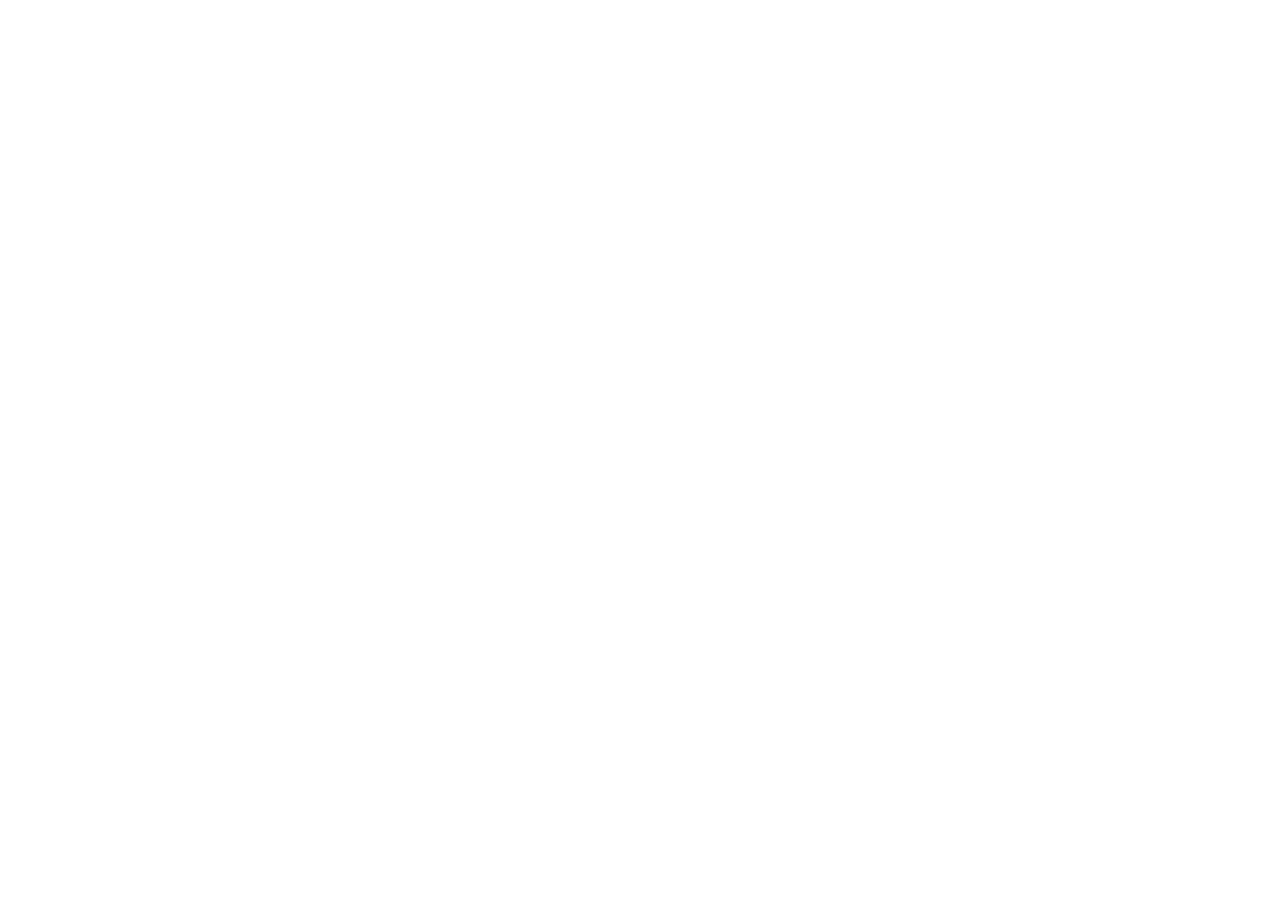
==== index.html @ d4a8daf6 "刷新" ====
<!DOCTYPE HTML PUBLIC "-//W3C//DTD HTML 4.01//EN" "http://www.w3.org/TR/html4/strict.dtd">
<html lang="en">
<head>
	<meta http-equiv="Content-Type" content="text/html;charset=UTF-8" />
	<title>职位列表页</title>
</head>
<body>
<!--banner-->
<div class="banner">
	
</div>
</body>
</html>
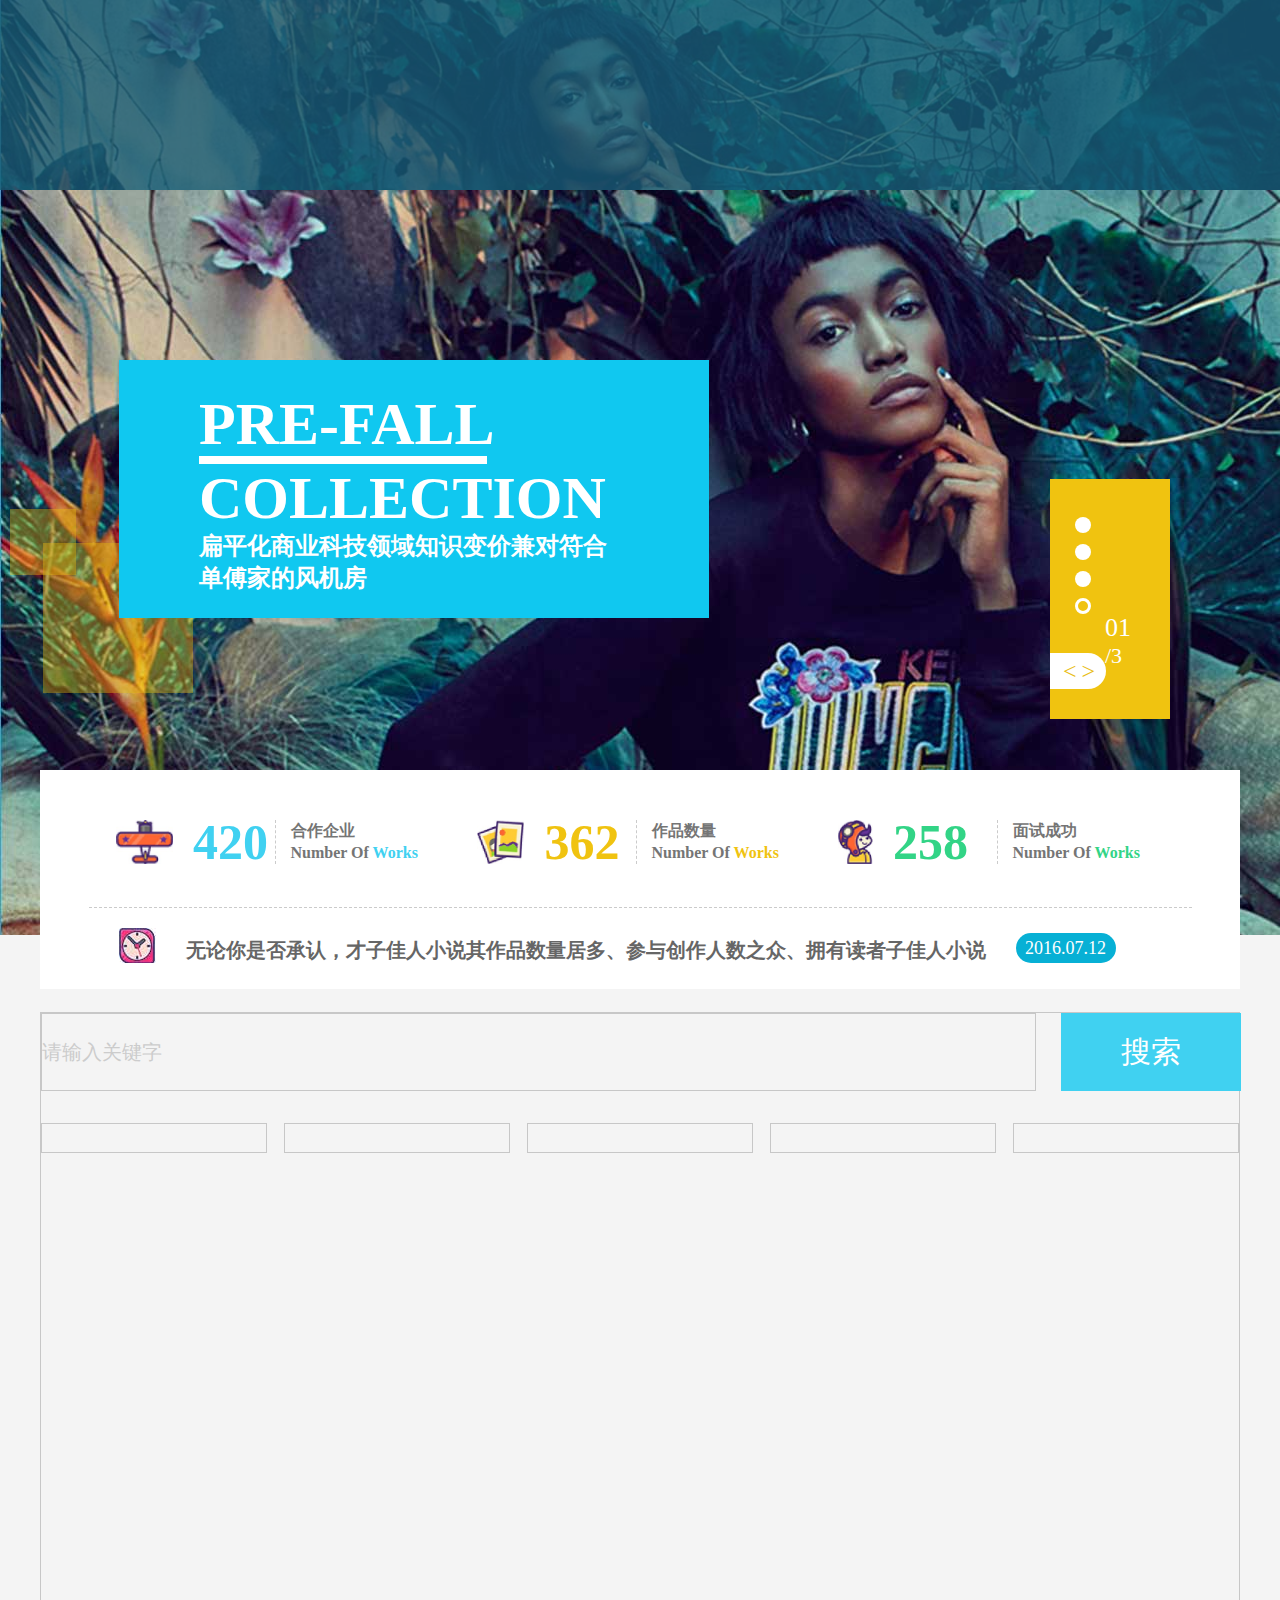
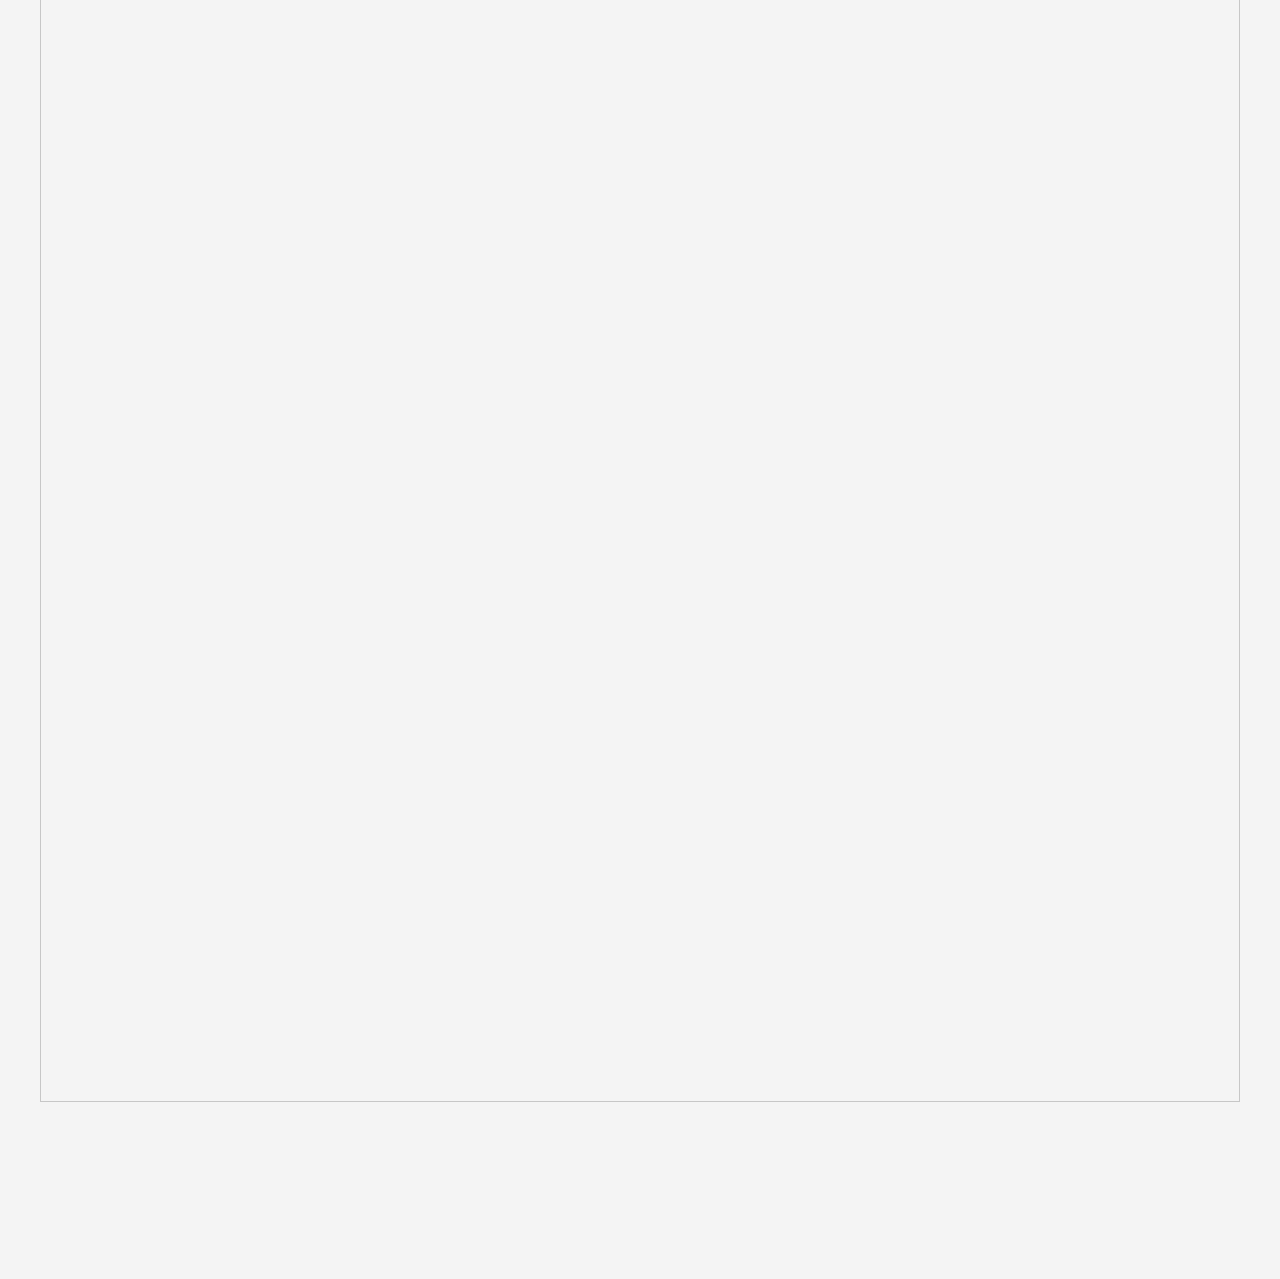
==== commit 11937274: "个人的html" ====
--- a/index.html
+++ b/index.html
@@ -3,11 +3,96 @@
 <head>
 	<meta http-equiv="Content-Type" content="text/html;charset=UTF-8" />
 	<title>职位列表页</title>
+	<link rel="stylesheet" href="css/index.css" />
 </head>
 <body>
 <!--banner-->
 <div class="banner">
-	
+	<div class='zhao'>
+		<div class='green-box'></div>
+		<div class='banner-content'></div>
+		<div class='big-fang'></div>
+		<div class='small-fang'></div>
+		<div class='select-box'>
+			<ul class='select-list'>
+				<li class="listname"></li>
+				<li class="listname"></li>
+				<li class="listname"></li>
+				<li class="listname"></li>
+			</ul>
+			<div class='xuhao'>
+				<span class='zeroone'>01</span>
+				<span class='three'>/3</span>
+			</div>
+			<div class="fangxiang">
+				<span class='left'>></span>
+				<span class='right'><</span>
+			</div>
+		</div>
+		<div class='blue-box'>
+			<div class='words-box'>
+				<div class='collection'>PRE-FALL</div>
+				<div class='line'></div>
+				<div class='collection'>COLLECTION</div>
+				<h6 class='text'>扁平化商业科技领域知识变价兼对符合<br>单傅家的风机房</h6>
+			</div>
+		</div>
+		<div class='data'>
+			<div class='data-top'>
+				<div class='data-topleft'>
+					<div class='topleft-left'>
+						<img src="img/home/plane.jpg" alt="" class='plane' />
+						<h1 class='number'>420</h1>
+					</div>
+					<div class="topleft-right">
+						<h2>合作企业</h2>
+						<h4>Number Of <span class='blue'>Works</span></h4>
+					</div>
+				</div>
+				<div class='data-topleft'>
+					<div class='topleft-left'>
+						<img src="img/home/picture.jpg" alt="" class='plane' />
+						<h1 class='number origial'>362</h1>
+					</div>
+					<div class="topleft-right">
+						<h2>作品数量</h2>
+						<h4>Number Of <span class='origial'>Works</span></h4>
+					</div>
+				</div>
+				<div class='data-topleft'>
+					<div class='topleft-left'>
+						<img src="img/home/ren.jpg" alt="" class='plane' />
+						<h1 class='number green'>258</h1>
+					</div>
+					<div class="topleft-right">
+						<h2>面试成功</h2>
+						<h4>Number Of <span class='green'>Works</span></h4>
+					</div>
+				</div>
+			</div>
+			<div class='data-bottom'>
+				<img src="img/home/clock_16.jpg" alt="" / class='plane'>
+				<h4>无论你是否承认，才子佳人小说其作品数量居多、参与创作人数之众、拥有读者子佳人小说</h4>
+				<div class='date'>2016.07.12</div>
+			</div>
+		</div>
+	</div>
+</div>
+<!--content-->
+<div class='content'>
+	<div class='content-box'>
+		<div class='search-box'>
+			<input class='search' value="请输入关键字">
+			<div class='search-word'>搜索</div>
+		</div>
+		<div class='address'>
+			<div class='area'></div>
+			<div class='area'></div>
+			<div class='area'></div>
+			<div class='area'></div>
+			<div class='area'></div>
+		</div>
+	</div>
 </div>
 </body>
 </html>--- a/css/index.css
+++ b/css/index.css
@@ -0,0 +1,393 @@
+@charset "UTF-8";
+* {
+  margin: 0;
+  padding: 0;
+  list-style: none;
+  box-sizing: border-box;
+  position: relative;
+  font-family: "microsoft yahei";
+}
+
+a {
+  text-decoration: none;
+}
+
+img {
+  border: 0;
+}
+
+/*内宽$inner-width*/
+/*文章颜色$articleColor*/
+/*标题的颜色$titleColor*/
+/*图片路径$imgpath:"../img";*/
+/*盒子模型*/
+/*正方体盒子模型*/
+/*检测使用*/
+/*垂直居中vertical*/
+/*水平居中level*/
+/*全居中center*/
+.banner {
+  width: 100%;
+  height: 835px;
+  background: url("../img/home/banner1_02.jpg") no-repeat;
+  background-size: 100%;
+}
+
+.banner .zhao {
+  width: 100%;
+  height: 835px;
+  background: rgba(22, 92, 118, 0.8);
+}
+
+.banner .zhao .green-box {
+  position: absolute;
+  right: 165px;
+  bottom: 51px;
+  z-index: 1;
+  width: 420px;
+  height: 480px;
+  background: rgba(29, 212, 115, 0.4);
+}
+
+.banner .zhao .banner-content {
+  width: 1438px;
+  height: 745px;
+  background: url("../img/home/banner1_02.jpg") no-repeat;
+  overflow: hidden;
+  position: absolute;
+  left: 0;
+  right: 0;
+  margin: auto;
+  z-index: 2;
+  top: 190px;
+}
+
+.banner .zhao .big-fang {
+  width: 150px;
+  height: 150px;
+  position: absolute;
+  left: 43px;
+  bottom: 142px;
+  background: rgba(232, 188, 15, 0.4);
+  z-index: 3;
+}
+
+.banner .zhao .small-fang {
+  width: 66px;
+  height: 66px;
+  position: absolute;
+  left: 10px;
+  bottom: 260px;
+  background: rgba(232, 188, 15, 0.4);
+  z-index: 3;
+}
+
+.banner .zhao .select-box {
+  width: 120px;
+  height: 240px;
+  position: absolute;
+  right: 110px;
+  bottom: 116px;
+  background: #f0c310;
+  z-index: 3;
+  overflow: hidden;
+}
+
+.banner .zhao .select-box .select-list {
+  width: 16px;
+  height: 96px;
+  margin: 0 auto;
+  margin-top: 38px;
+  margin-left: 25px;
+}
+
+.banner .zhao .select-box .select-list .listname {
+  width: 16px;
+  height: 16px;
+  border-radius: 50%;
+  background: #fff;
+  margin-bottom: 11px;
+}
+
+.banner .zhao .select-box .select-list .listname:nth-of-type(4) {
+  margin-bottom: 0;
+  border: 3px solid #fff;
+  background: #f0c310;
+}
+
+.banner .zhao .select-box .xuhao {
+  width: 47px;
+  height: 20px;
+  float: right;
+  margin-right: 18px;
+  margin-bottom: 104px;
+}
+
+.banner .zhao .select-box .xuhao .zeroone {
+  font-size: 26px;
+  color: #fff;
+}
+
+.banner .zhao .select-box .xuhao .three {
+  font-size: 22px;
+  color: #fff;
+}
+
+.banner .zhao .select-box .fangxiang {
+  width: 86px;
+  height: 36px;
+  background: #fff;
+  line-height: 36px;
+  border-radius: 20px;
+  margin-left: -30px;
+  margin-top: 40px;
+}
+
+.banner .zhao .select-box .fangxiang .left {
+  color: #e8bc0f;
+  font-size: 24px;
+  float: right;
+  margin-right: 10px;
+}
+
+.banner .zhao .select-box .fangxiang .right {
+  color: #e8bc0f;
+  font-size: 24px;
+  float: right;
+  margin-right: 5px;
+}
+
+.banner .zhao .blue-box {
+  width: 590px;
+  height: 258px;
+  background: #10c8f0;
+  position: absolute;
+  left: 119px;
+  bottom: 217px;
+  z-index: 3;
+}
+
+.banner .zhao .blue-box .words-box {
+  margin-top: 30px;
+}
+
+.banner .zhao .blue-box .words-box .collection {
+  width: 100%;
+  height: 44px;
+  margin-left: 80px;
+  color: #fff;
+  font-size: 60px;
+  font-weight: bold;
+}
+
+.banner .zhao .blue-box .words-box .line {
+  width: 288px;
+  height: 8px;
+  background: #fff;
+  margin-top: 22px;
+  margin-left: 80px;
+}
+
+.banner .zhao .blue-box .words-box .text {
+  margin-left: 80px;
+  color: #fff;
+  font-size: 24px;
+  font-family: "微软雅黑";
+  margin-top: 22px;
+}
+
+.banner .zhao .data {
+  width: 1200px;
+  height: 219px;
+  position: absolute;
+  left: 0;
+  right: 0;
+  margin: auto;
+  z-index: 4;
+  top: 770px;
+  background: #fff;
+}
+
+.banner .zhao .data .data-top {
+  width: 1103px;
+  height: 138px;
+  margin: 0 auto;
+  border-bottom: 1px dashed #cbcbcb;
+}
+
+.banner .zhao .data .data-top .data-topleft {
+  width: 334px;
+  height: 44px;
+  float: left;
+  line-height: 44px;
+  margin-top: 50px;
+  margin-left: 27px;
+}
+
+.banner .zhao .data .data-top .data-topleft .topleft-left {
+  width: 160px;
+  height: 100%;
+  float: left;
+  border-right: 1px dashed #cbcbcb;
+}
+
+.banner .zhao .data .data-top .data-topleft .topleft-left .plane {
+  float: left;
+  height: 44px;
+}
+
+.banner .zhao .data .data-top .data-topleft .topleft-left .number {
+  float: left;
+  font-size: 50px;
+  color: #40d1f1;
+  margin-left: 20px;
+}
+
+.banner .zhao .data .data-top .data-topleft .topleft-left .origial {
+  color: #f0c310;
+}
+
+.banner .zhao .data .data-top .data-topleft .topleft-left .green {
+  color: #32d486;
+}
+
+.banner .zhao .data .data-top .data-topleft .topleft-left .blue {
+  color: #40d1f1;
+}
+
+.banner .zhao .data .data-top .data-topleft .topleft-right {
+  width: 160px;
+  height: 100%;
+  float: left;
+}
+
+.banner .zhao .data .data-top .data-topleft .topleft-right h2 {
+  color: #757575;
+  font-size: 16px;
+  width: 100%;
+  height: 22px;
+  line-height: 22px;
+  margin-left: 15px;
+}
+
+.banner .zhao .data .data-top .data-topleft .topleft-right h4 {
+  color: #757575;
+  font-size: 16px;
+  width: 100%;
+  height: 22px;
+  line-height: 22px;
+  margin-left: 15px;
+}
+
+.banner .zhao .data .data-top .data-topleft .topleft-right h4 .origial {
+  color: #f0c310;
+}
+
+.banner .zhao .data .data-top .data-topleft .topleft-right h4 .green {
+  color: #32d486;
+}
+
+.banner .zhao .data .data-top .data-topleft .topleft-right h4 .blue {
+  color: #40d1f1;
+}
+
+.banner .zhao .data .data-top .data-topleft .data-topleft:nth-of-type(1) {
+  margin-left: 0;
+}
+
+.banner .zhao .data .data-bottom {
+  width: 1103px;
+  height: 44px;
+  margin: 0 auto;
+  line-height: 44px;
+  margin-top: 20px;
+}
+
+.banner .zhao .data .data-bottom img {
+  float: left;
+  margin-left: 30px;
+}
+
+.banner .zhao .data .data-bottom h4 {
+  float: left;
+  color: #666;
+  font-size: 20px;
+  margin-left: 30px;
+}
+
+.banner .zhao .data .data-bottom .date {
+  width: 100px;
+  height: 30px;
+  background: #07b0d5;
+  border-radius: 20px;
+  float: left;
+  margin-left: 30px;
+  color: #fff;
+  font-size: 18px;
+  line-height: 30px;
+  margin-top: 5px;
+  text-align: center;
+}
+
+.content {
+  width: 100%;
+  height: 2044px;
+  background: #f4f4f4;
+}
+
+.content .content-box {
+  width: 1200px;
+  height: 1690px;
+  position: absolute;
+  top: 0;
+  bottom: 0;
+  left: 0;
+  right: 0;
+  margin: auto;
+  border: 1px solid #c7c7c7;
+}
+
+.search-box {
+  width: 1200px;
+  height: 80px;
+}
+
+.search-box .search {
+  width: 995px;
+  height: 78px;
+  border: 1px solid #c7c7c7;
+  float: left;
+  background: #f4f4f4;
+  color: #cccccc;
+  font-size: 20px;
+}
+
+.search-box .search-word {
+  width: 180px;
+  height: 78px;
+  background: #40d1f1;
+  color: #fff;
+  line-height: 78px;
+  text-align: center;
+  font-size: 30px;
+  float: left;
+  margin-left: 25px;
+}
+
+.address {
+  width: 1200px;
+  height: 32px;
+  margin-top: 30px;
+}
+
+.address .area {
+  width: 226px;
+  height: 30px;
+  border: 1px solid #c7c7c7;
+  float: left;
+  margin-left: 17px;
+}
+
+.address .area:nth-of-type(1) {
+  margin-left: 0;
+}
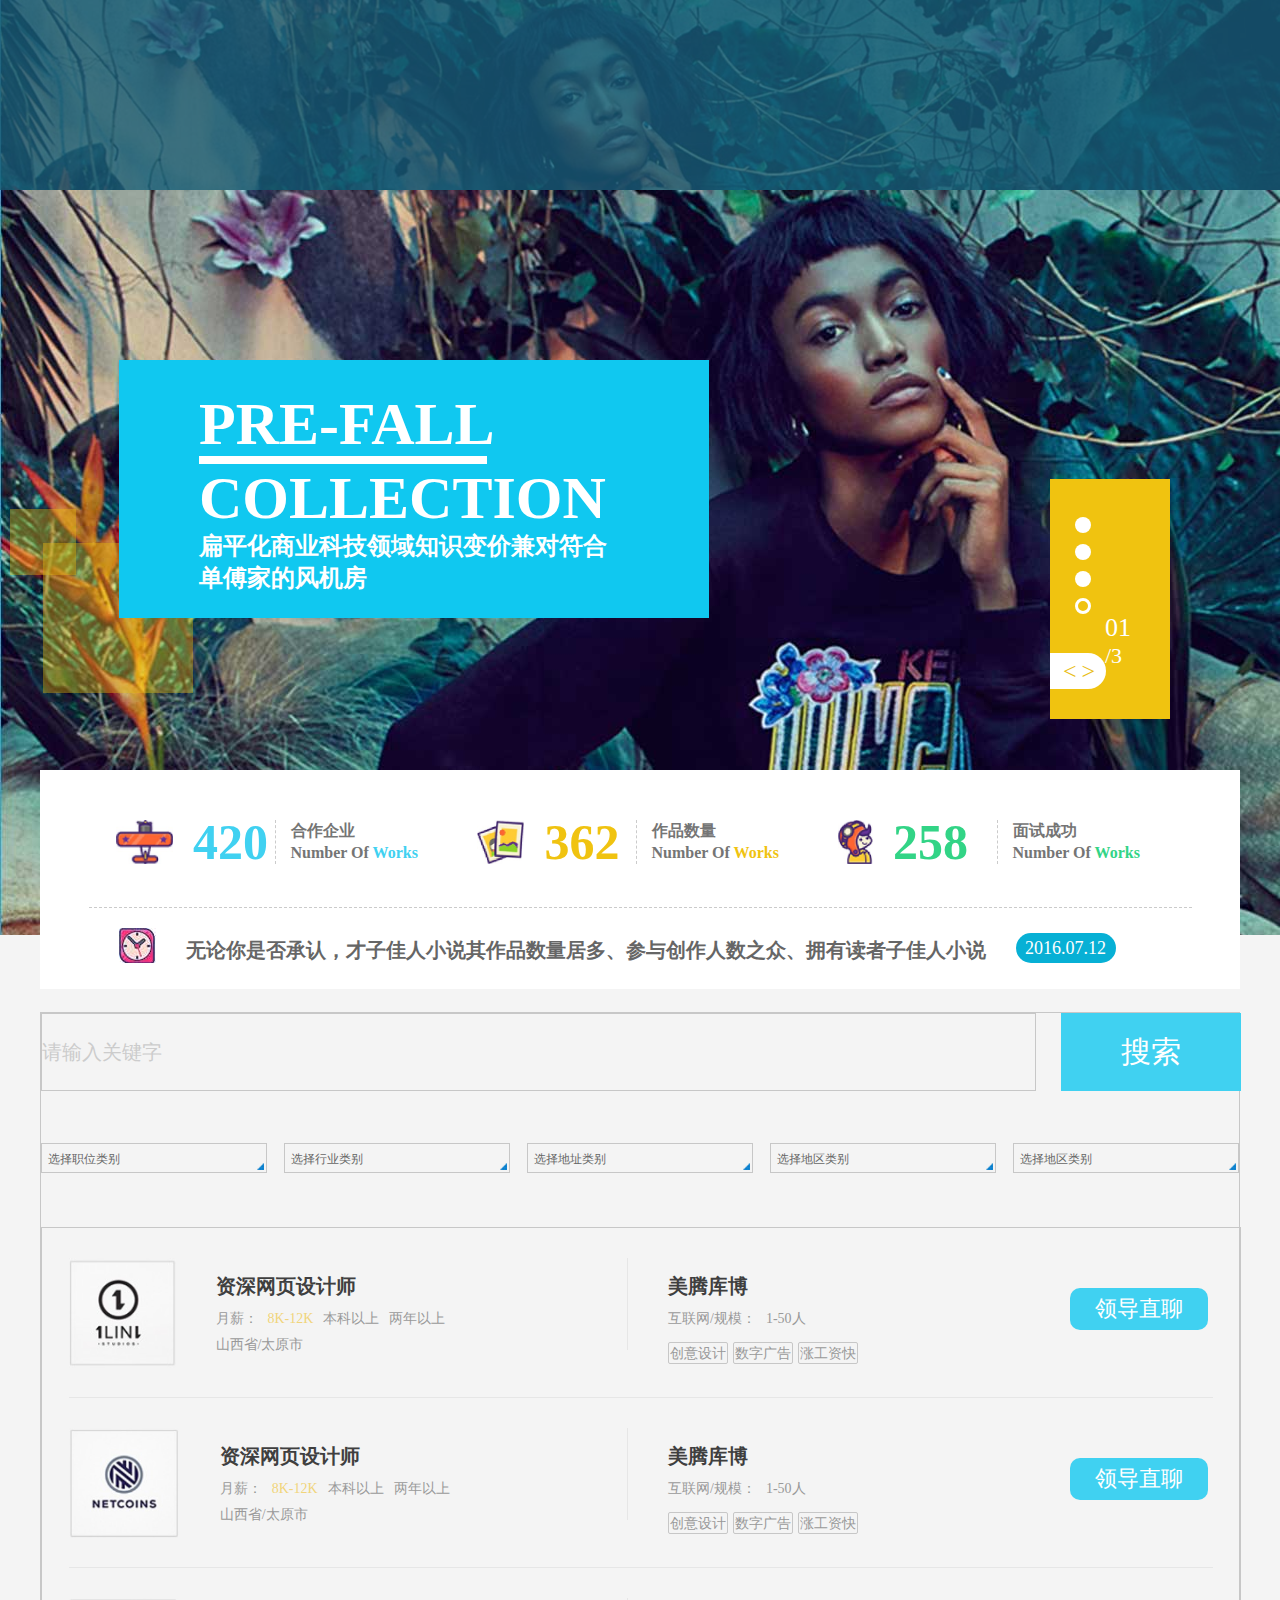
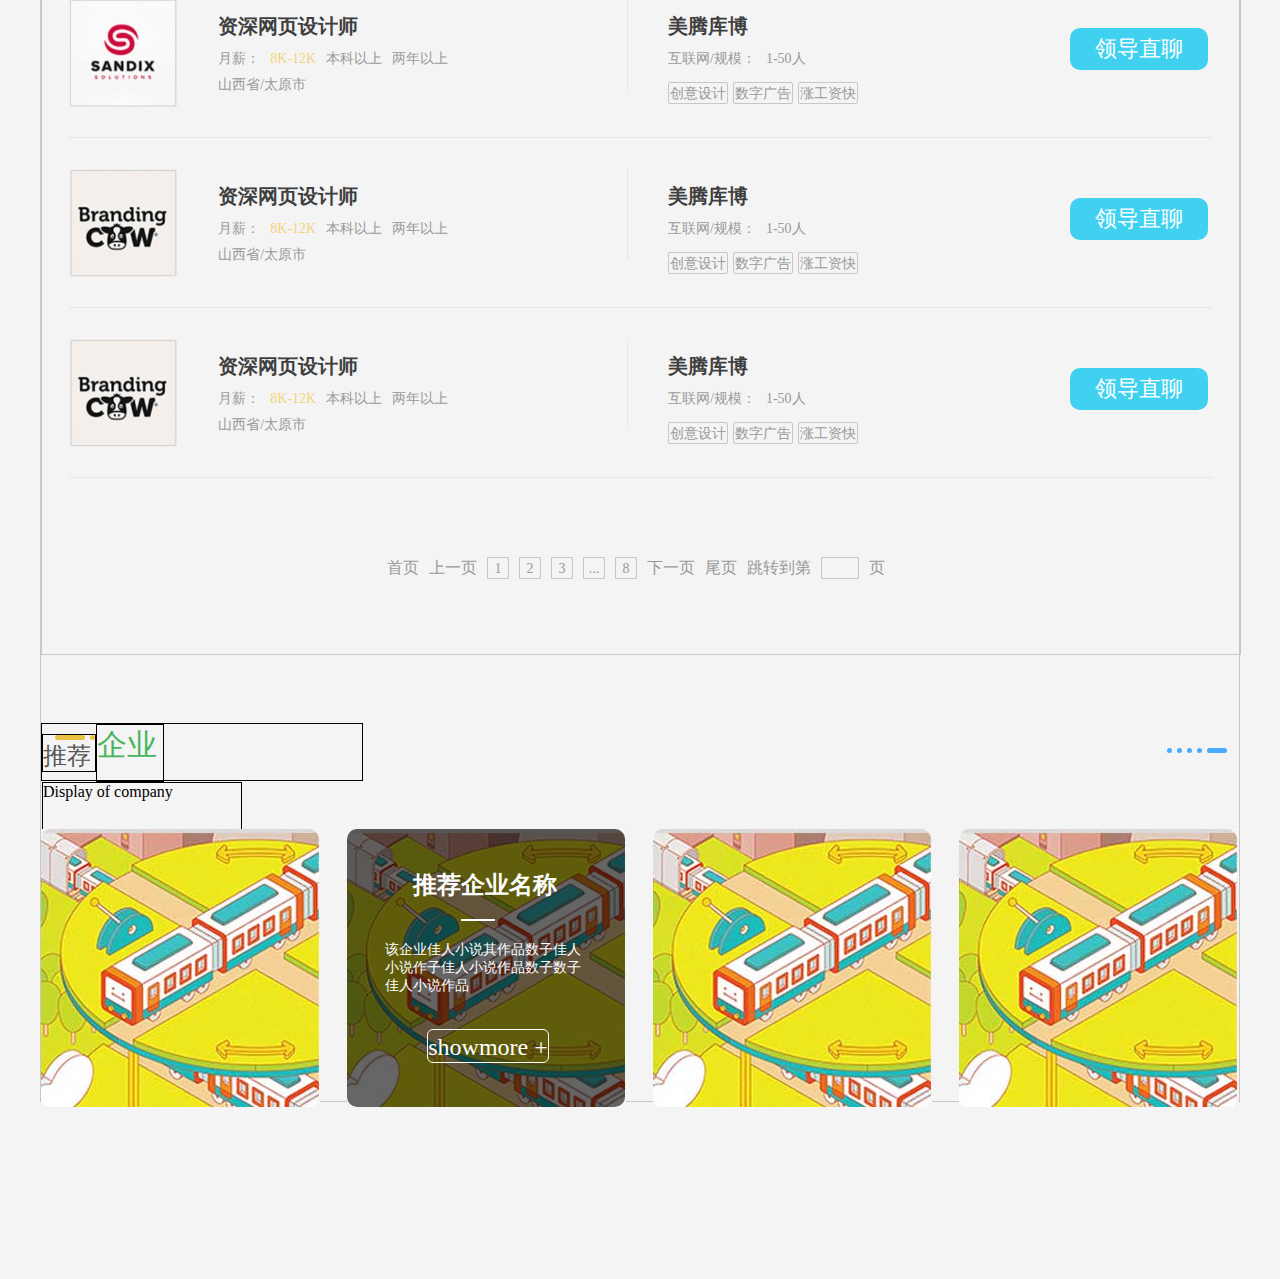
==== commit 8ec53fc2: "保存了index.html" ====
--- a/index.html
+++ b/index.html
@@ -86,11 +86,216 @@
 			<div class='search-word'>搜索</div>
 		</div>
 		<div class='address'>
-			<div class='area'></div>
-			<div class='area'></div>
-			<div class='area'></div>
-			<div class='area'></div>
-			<div class='area'></div>
+			<div class='area'>
+				<span>选择职位类别</span>
+				<div class='sanjiao'><img src="img/home/sanjiao.jpg" alt="" /></div>
+			</div>
+			<div class='area'>
+				<span>选择行业类别</span>
+				<div class='sanjiao'><img src="img/home/sanjiao.jpg" alt="" /></div>
+			</div>
+			<div class='area'>
+				<span>选择地址类别</span>
+				<div class='sanjiao'><img src="img/home/sanjiao.jpg" alt="" /></div>
+			</div>
+			<div class='area'>
+				<span>选择地区类别</span>
+				<div class='sanjiao'><img src="img/home/sanjiao.jpg" alt="" /></div>	
+			</div>
+			<div class='area'>
+				<span>选择地区类别</span>
+				<div class='sanjiao'><img src="img/home/sanjiao.jpg" alt="" /></div>
+			</div>
+		</div>
+		<div class='design'>
+			<div class='design-first'>
+				<div class='design-left'>
+					<img src="img/home/logo1_22.jpg" alt="" />
+					<div class='designcontent-left'>
+						<h2 class='title'>资深网页设计师</h2>
+						<div class='daiyu'>
+							<span>月薪：</span><span>8K-12K</span><span>本科以上</span><span>两年以上</span>	
+						</div>
+						<div class='didian'>山西省/太原市</div>
+						
+					</div>
+				</div>
+				<div class='design-right'>
+					<div class='designcontent-left'>
+						<h2 class='title'>美腾库博</h2>
+						<div class='daiyu'>
+							<span>互联网/规模：</span><span>1-50人</span>	
+						</div>
+						<div class='didian'>
+							<div class='chuangyi'>创意设计</div>
+							<div class='chuangyi'>数字广告</div>
+							<div class='chuangyi'>涨工资快</div>
+						</div>
+					</div>
+					<div class='lingdao'>领导直聊</div>
+				</div>
+			</div>
+			<div class='design-first'>
+				<div class='design-left'>
+					<img src="img/home/logo2_25.jpg" alt="" />
+					<div class='designcontent-left'>
+						<h2 class='title'>资深网页设计师</h2>
+						<div class='daiyu'>
+							<span>月薪：</span><span>8K-12K</span><span>本科以上</span><span>两年以上</span>	
+						</div>
+						<div class='didian'>山西省/太原市</div>
+						
+					</div>
+				</div>
+				<div class='design-right'>
+					<div class='designcontent-left'>
+						<h2 class='title'>美腾库博</h2>
+						<div class='daiyu'>
+							<span>互联网/规模：</span><span>1-50人</span>	
+						</div>
+						<div class='didian'>
+							<div class='chuangyi'>创意设计</div>
+							<div class='chuangyi'>数字广告</div>
+							<div class='chuangyi'>涨工资快</div>
+						</div>
+					</div>
+					<div class='lingdao'>领导直聊</div>
+				</div>
+			</div>
+			<div class='design-first'>
+				<div class='design-left'>
+					<img src="img/home/logo3_28.jpg" alt="" />
+					<div class='designcontent-left'>
+						<h2 class='title'>资深网页设计师</h2>
+						<div class='daiyu'>
+							<span>月薪：</span><span>8K-12K</span><span>本科以上</span><span>两年以上</span>	
+						</div>
+						<div class='didian'>山西省/太原市</div>
+						
+					</div>
+				</div>
+				<div class='design-right'>
+					<div class='designcontent-left'>
+						<h2 class='title'>美腾库博</h2>
+						<div class='daiyu'>
+							<span>互联网/规模：</span><span>1-50人</span>	
+						</div>
+						<div class='didian'>
+							<div class='chuangyi'>创意设计</div>
+							<div class='chuangyi'>数字广告</div>
+							<div class='chuangyi'>涨工资快</div>
+						</div>
+					</div>
+					<div class='lingdao'>领导直聊</div>
+				</div>
+			</div>
+			<div class='design-first'>
+				<div class='design-left'>
+					<img src="img/home/logo4_31.jpg" alt="" />
+					<div class='designcontent-left'>
+						<h2 class='title'>资深网页设计师</h2>
+						<div class='daiyu'>
+							<span>月薪：</span><span>8K-12K</span><span>本科以上</span><span>两年以上</span>	
+						</div>
+						<div class='didian'>山西省/太原市</div>
+						
+					</div>
+				</div>
+				<div class='design-right'>
+					<div class='designcontent-left'>
+						<h2 class='title'>美腾库博</h2>
+						<div class='daiyu'>
+							<span>互联网/规模：</span><span>1-50人</span>	
+						</div>
+						<div class='didian'>
+							<div class='chuangyi'>创意设计</div>
+							<div class='chuangyi'>数字广告</div>
+							<div class='chuangyi'>涨工资快</div>
+						</div>
+					</div>
+					<div class='lingdao'>领导直聊</div>
+				</div>
+			</div>
+			<div class='design-first'>
+				<div class='design-left'>
+					<img src="img/home/logo4_31.jpg" alt="" />
+					<div class='designcontent-left'>
+						<h2 class='title'>资深网页设计师</h2>
+						<div class='daiyu'>
+							<span>月薪：</span><span>8K-12K</span><span>本科以上</span><span>两年以上</span>	
+						</div>
+						<div class='didian'>山西省/太原市</div>
+						
+					</div>
+				</div>
+				<div class='design-right'>
+					<div class='designcontent-left'>
+						<h2 class='title'>美腾库博</h2>
+						<div class='daiyu'>
+							<span>互联网/规模：</span><span>1-50人</span>	
+						</div>
+						<div class='didian'>
+							<div class='chuangyi'>创意设计</div>
+							<div class='chuangyi'>数字广告</div>
+							<div class='chuangyi'>涨工资快</div>
+						</div>
+					</div>
+					<div class='lingdao'>领导直聊</div>
+				</div>
+			</div>
+			<div class='click'>
+				<a href="">首页</a>
+				<a href="">上一页</a>
+				<a href="" class='click-box'>1</a>
+				<a href="" class='click-box'>2</a>
+				<a href="" class='click-box'>3</a>
+				<a href="" class='click-box'>...</a>
+				<a href="" class='click-box'>8</a>
+				<a href="">下一页</a>
+				<a href="">尾页</a>
+				<a href="">跳转到第</a>
+				<a href="" class='diji'></a>
+				<a href="">页</a>
+			</div>
+		</div>
+		<div class='tuijian'>
+			<div class="tuijian-left">
+				<div class='left-left'>
+					<div class='cir'></div>
+					<div class='long'></div>
+					<div class='tuijian-word'>推荐</div>
+				</div>
+				<div class='left-mid'>
+					<div class='qiye'>企业</div>
+				</div>
+				<div class='left-right'>
+					<div class='english'>Display of company</div>
+				</div>
+			</div>
+			<div class="tuijian-right">
+				<div class='circle'></div>
+				<div class='circle'></div>
+				<div class='circle'></div>
+				<div class='circle'></div>
+				<div class='long'></div>
+			</div>
+		</div>
+		<div class='tuijian-pic'>
+			<a href=""><img src="img/home/map1_22.jpg"/></a>
+			<a href="">
+				<div class='zhezhao'>
+					<div>
+						<div class='text-content'>
+							<h2>推荐企业名称</h2>
+							<div class='kong'></div>
+							<p>该企业佳人小说其作品数子佳人小说作子佳人小说作品数子数子佳人小说作品</p>
+							<div class='showmore'>showmore + </div>
+						</div>
+					</div>
+				</div>
+				<img src="img/home/map1_22.jpg"/></a>
+			<a href=""><img src="img/home/map1_22.jpg"/></a>
+			<a href=""><img src="img/home/map1_22.jpg"/></a>
 		</div>
 	</div>
 </div>
--- a/css/index.css
+++ b/css/index.css
@@ -5,16 +5,13 @@
   list-style: none;
   box-sizing: border-box;
   position: relative;
-  font-family: "microsoft yahei";
-}
+  font-family: "microsoft yahei"; }
 
 a {
-  text-decoration: none;
-}
+  text-decoration: none; }
 
 img {
-  border: 0;
-}
+  border: 0; }
 
 /*内宽$inner-width*/
 /*文章颜色$articleColor*/
@@ -26,368 +23,542 @@
 /*垂直居中vertical*/
 /*水平居中level*/
 /*全居中center*/
+/*园*/
+/*边框*/
 .banner {
   width: 100%;
   height: 835px;
   background: url("../img/home/banner1_02.jpg") no-repeat;
-  background-size: 100%;
-}
-
-.banner .zhao {
-  width: 100%;
-  height: 835px;
-  background: rgba(22, 92, 118, 0.8);
-}
-
-.banner .zhao .green-box {
-  position: absolute;
-  right: 165px;
-  bottom: 51px;
-  z-index: 1;
-  width: 420px;
-  height: 480px;
-  background: rgba(29, 212, 115, 0.4);
-}
-
-.banner .zhao .banner-content {
-  width: 1438px;
-  height: 745px;
-  background: url("../img/home/banner1_02.jpg") no-repeat;
-  overflow: hidden;
-  position: absolute;
-  left: 0;
-  right: 0;
-  margin: auto;
-  z-index: 2;
-  top: 190px;
-}
-
-.banner .zhao .big-fang {
-  width: 150px;
-  height: 150px;
-  position: absolute;
-  left: 43px;
-  bottom: 142px;
-  background: rgba(232, 188, 15, 0.4);
-  z-index: 3;
-}
-
-.banner .zhao .small-fang {
-  width: 66px;
-  height: 66px;
-  position: absolute;
-  left: 10px;
-  bottom: 260px;
-  background: rgba(232, 188, 15, 0.4);
-  z-index: 3;
-}
-
-.banner .zhao .select-box {
-  width: 120px;
-  height: 240px;
-  position: absolute;
-  right: 110px;
-  bottom: 116px;
-  background: #f0c310;
-  z-index: 3;
-  overflow: hidden;
-}
-
-.banner .zhao .select-box .select-list {
-  width: 16px;
-  height: 96px;
-  margin: 0 auto;
-  margin-top: 38px;
-  margin-left: 25px;
-}
-
-.banner .zhao .select-box .select-list .listname {
-  width: 16px;
-  height: 16px;
-  border-radius: 50%;
-  background: #fff;
-  margin-bottom: 11px;
-}
-
-.banner .zhao .select-box .select-list .listname:nth-of-type(4) {
-  margin-bottom: 0;
-  border: 3px solid #fff;
-  background: #f0c310;
-}
-
-.banner .zhao .select-box .xuhao {
-  width: 47px;
-  height: 20px;
-  float: right;
-  margin-right: 18px;
-  margin-bottom: 104px;
-}
-
-.banner .zhao .select-box .xuhao .zeroone {
-  font-size: 26px;
-  color: #fff;
-}
-
-.banner .zhao .select-box .xuhao .three {
-  font-size: 22px;
-  color: #fff;
-}
-
-.banner .zhao .select-box .fangxiang {
-  width: 86px;
-  height: 36px;
-  background: #fff;
-  line-height: 36px;
-  border-radius: 20px;
-  margin-left: -30px;
-  margin-top: 40px;
-}
-
-.banner .zhao .select-box .fangxiang .left {
-  color: #e8bc0f;
-  font-size: 24px;
-  float: right;
-  margin-right: 10px;
-}
-
-.banner .zhao .select-box .fangxiang .right {
-  color: #e8bc0f;
-  font-size: 24px;
-  float: right;
-  margin-right: 5px;
-}
-
-.banner .zhao .blue-box {
-  width: 590px;
-  height: 258px;
-  background: #10c8f0;
-  position: absolute;
-  left: 119px;
-  bottom: 217px;
-  z-index: 3;
-}
-
-.banner .zhao .blue-box .words-box {
-  margin-top: 30px;
-}
-
-.banner .zhao .blue-box .words-box .collection {
-  width: 100%;
-  height: 44px;
-  margin-left: 80px;
-  color: #fff;
-  font-size: 60px;
-  font-weight: bold;
-}
-
-.banner .zhao .blue-box .words-box .line {
-  width: 288px;
-  height: 8px;
-  background: #fff;
-  margin-top: 22px;
-  margin-left: 80px;
-}
-
-.banner .zhao .blue-box .words-box .text {
-  margin-left: 80px;
-  color: #fff;
-  font-size: 24px;
-  font-family: "微软雅黑";
-  margin-top: 22px;
-}
-
-.banner .zhao .data {
-  width: 1200px;
-  height: 219px;
-  position: absolute;
-  left: 0;
-  right: 0;
-  margin: auto;
-  z-index: 4;
-  top: 770px;
-  background: #fff;
-}
-
-.banner .zhao .data .data-top {
-  width: 1103px;
-  height: 138px;
-  margin: 0 auto;
-  border-bottom: 1px dashed #cbcbcb;
-}
-
-.banner .zhao .data .data-top .data-topleft {
-  width: 334px;
-  height: 44px;
-  float: left;
-  line-height: 44px;
-  margin-top: 50px;
-  margin-left: 27px;
-}
-
-.banner .zhao .data .data-top .data-topleft .topleft-left {
-  width: 160px;
-  height: 100%;
-  float: left;
-  border-right: 1px dashed #cbcbcb;
-}
-
-.banner .zhao .data .data-top .data-topleft .topleft-left .plane {
-  float: left;
-  height: 44px;
-}
-
-.banner .zhao .data .data-top .data-topleft .topleft-left .number {
-  float: left;
-  font-size: 50px;
-  color: #40d1f1;
-  margin-left: 20px;
-}
-
-.banner .zhao .data .data-top .data-topleft .topleft-left .origial {
-  color: #f0c310;
-}
-
-.banner .zhao .data .data-top .data-topleft .topleft-left .green {
-  color: #32d486;
-}
-
-.banner .zhao .data .data-top .data-topleft .topleft-left .blue {
-  color: #40d1f1;
-}
-
-.banner .zhao .data .data-top .data-topleft .topleft-right {
-  width: 160px;
-  height: 100%;
-  float: left;
-}
-
-.banner .zhao .data .data-top .data-topleft .topleft-right h2 {
-  color: #757575;
-  font-size: 16px;
-  width: 100%;
-  height: 22px;
-  line-height: 22px;
-  margin-left: 15px;
-}
-
-.banner .zhao .data .data-top .data-topleft .topleft-right h4 {
-  color: #757575;
-  font-size: 16px;
-  width: 100%;
-  height: 22px;
-  line-height: 22px;
-  margin-left: 15px;
-}
-
-.banner .zhao .data .data-top .data-topleft .topleft-right h4 .origial {
-  color: #f0c310;
-}
-
-.banner .zhao .data .data-top .data-topleft .topleft-right h4 .green {
-  color: #32d486;
-}
-
-.banner .zhao .data .data-top .data-topleft .topleft-right h4 .blue {
-  color: #40d1f1;
-}
-
-.banner .zhao .data .data-top .data-topleft .data-topleft:nth-of-type(1) {
-  margin-left: 0;
-}
-
-.banner .zhao .data .data-bottom {
-  width: 1103px;
-  height: 44px;
-  margin: 0 auto;
-  line-height: 44px;
-  margin-top: 20px;
-}
-
-.banner .zhao .data .data-bottom img {
-  float: left;
-  margin-left: 30px;
-}
-
-.banner .zhao .data .data-bottom h4 {
-  float: left;
-  color: #666;
-  font-size: 20px;
-  margin-left: 30px;
-}
-
-.banner .zhao .data .data-bottom .date {
-  width: 100px;
-  height: 30px;
-  background: #07b0d5;
-  border-radius: 20px;
-  float: left;
-  margin-left: 30px;
-  color: #fff;
-  font-size: 18px;
-  line-height: 30px;
-  margin-top: 5px;
-  text-align: center;
-}
+  background-size: 100%; }
+  .banner .zhao {
+    width: 100%;
+    height: 835px;
+    background: rgba(22, 92, 118, 0.8); }
+    .banner .zhao .green-box {
+      position: absolute;
+      right: 165px;
+      bottom: 51px;
+      z-index: 1;
+      width: 420px;
+      height: 480px;
+      background: rgba(29, 212, 115, 0.4); }
+    .banner .zhao .banner-content {
+      width: 1438px;
+      height: 745px;
+      background: url("../img/home/banner1_02.jpg") no-repeat;
+      overflow: hidden;
+      position: absolute;
+      left: 0;
+      right: 0;
+      margin: auto;
+      z-index: 2;
+      top: 190px; }
+    .banner .zhao .big-fang {
+      width: 150px;
+      height: 150px;
+      position: absolute;
+      left: 43px;
+      bottom: 142px;
+      background: rgba(232, 188, 15, 0.4);
+      z-index: 3; }
+    .banner .zhao .small-fang {
+      width: 66px;
+      height: 66px;
+      position: absolute;
+      left: 10px;
+      bottom: 260px;
+      background: rgba(232, 188, 15, 0.4);
+      z-index: 3; }
+    .banner .zhao .select-box {
+      width: 120px;
+      height: 240px;
+      position: absolute;
+      right: 110px;
+      bottom: 116px;
+      background: #f0c310;
+      z-index: 3;
+      overflow: hidden; }
+      .banner .zhao .select-box .select-list {
+        width: 16px;
+        height: 96px;
+        margin: 0 auto;
+        margin-top: 38px;
+        margin-left: 25px; }
+        .banner .zhao .select-box .select-list .listname {
+          width: 16px;
+          height: 16px;
+          border-radius: 50%;
+          background: #fff;
+          margin-bottom: 11px; }
+        .banner .zhao .select-box .select-list .listname:nth-of-type(4) {
+          margin-bottom: 0;
+          border: 3px solid #fff;
+          background: #f0c310; }
+      .banner .zhao .select-box .xuhao {
+        width: 47px;
+        height: 20px;
+        float: right;
+        margin-right: 18px;
+        margin-bottom: 104px; }
+        .banner .zhao .select-box .xuhao .zeroone {
+          font-size: 26px;
+          color: #fff; }
+        .banner .zhao .select-box .xuhao .three {
+          font-size: 22px;
+          color: #fff; }
+      .banner .zhao .select-box .fangxiang {
+        width: 86px;
+        height: 36px;
+        background: #fff;
+        line-height: 36px;
+        border-radius: 20px;
+        margin-left: -30px;
+        margin-top: 40px; }
+        .banner .zhao .select-box .fangxiang .left {
+          color: #e8bc0f;
+          font-size: 24px;
+          float: right;
+          margin-right: 10px; }
+        .banner .zhao .select-box .fangxiang .right {
+          color: #e8bc0f;
+          font-size: 24px;
+          float: right;
+          margin-right: 5px; }
+    .banner .zhao .blue-box {
+      width: 590px;
+      height: 258px;
+      background: #10c8f0;
+      position: absolute;
+      left: 119px;
+      bottom: 217px;
+      z-index: 3; }
+      .banner .zhao .blue-box .words-box {
+        margin-top: 30px; }
+        .banner .zhao .blue-box .words-box .collection {
+          width: 100%;
+          height: 44px;
+          margin-left: 80px;
+          color: #fff;
+          font-size: 60px;
+          font-weight: bold; }
+        .banner .zhao .blue-box .words-box .line {
+          width: 288px;
+          height: 8px;
+          background: #fff;
+          margin-top: 22px;
+          margin-left: 80px; }
+        .banner .zhao .blue-box .words-box .text {
+          margin-left: 80px;
+          color: #fff;
+          font-size: 24px;
+          font-family: "微软雅黑";
+          margin-top: 22px; }
+    .banner .zhao .data {
+      width: 1200px;
+      height: 219px;
+      position: absolute;
+      left: 0;
+      right: 0;
+      margin: auto;
+      z-index: 4;
+      top: 770px;
+      background: #fff; }
+      .banner .zhao .data .data-top {
+        width: 1103px;
+        height: 138px;
+        margin: 0 auto;
+        border-bottom: 1px dashed #cbcbcb; }
+        .banner .zhao .data .data-top .data-topleft {
+          width: 334px;
+          height: 44px;
+          float: left;
+          line-height: 44px;
+          margin-top: 50px;
+          margin-left: 27px; }
+          .banner .zhao .data .data-top .data-topleft .topleft-left {
+            width: 160px;
+            height: 100%;
+            float: left;
+            border-right: 1px dashed #cbcbcb; }
+            .banner .zhao .data .data-top .data-topleft .topleft-left .plane {
+              float: left;
+              height: 44px; }
+            .banner .zhao .data .data-top .data-topleft .topleft-left .number {
+              float: left;
+              font-size: 50px;
+              color: #40d1f1;
+              margin-left: 20px; }
+            .banner .zhao .data .data-top .data-topleft .topleft-left .origial {
+              color: #f0c310; }
+            .banner .zhao .data .data-top .data-topleft .topleft-left .green {
+              color: #32d486; }
+            .banner .zhao .data .data-top .data-topleft .topleft-left .blue {
+              color: #40d1f1; }
+          .banner .zhao .data .data-top .data-topleft .topleft-right {
+            width: 160px;
+            height: 100%;
+            float: left; }
+            .banner .zhao .data .data-top .data-topleft .topleft-right h2 {
+              color: #757575;
+              font-size: 16px;
+              width: 100%;
+              height: 22px;
+              line-height: 22px;
+              margin-left: 15px; }
+            .banner .zhao .data .data-top .data-topleft .topleft-right h4 {
+              color: #757575;
+              font-size: 16px;
+              width: 100%;
+              height: 22px;
+              line-height: 22px;
+              margin-left: 15px; }
+              .banner .zhao .data .data-top .data-topleft .topleft-right h4 .origial {
+                color: #f0c310; }
+              .banner .zhao .data .data-top .data-topleft .topleft-right h4 .green {
+                color: #32d486; }
+              .banner .zhao .data .data-top .data-topleft .topleft-right h4 .blue {
+                color: #40d1f1; }
+          .banner .zhao .data .data-top .data-topleft .data-topleft:nth-of-type(1) {
+            margin-left: 0; }
+      .banner .zhao .data .data-bottom {
+        width: 1103px;
+        height: 44px;
+        margin: 0 auto;
+        line-height: 44px;
+        margin-top: 20px; }
+        .banner .zhao .data .data-bottom img {
+          float: left;
+          margin-left: 30px; }
+        .banner .zhao .data .data-bottom h4 {
+          float: left;
+          color: #666;
+          font-size: 20px;
+          margin-left: 30px; }
+        .banner .zhao .data .data-bottom .date {
+          width: 100px;
+          height: 30px;
+          background: #07b0d5;
+          border-radius: 20px;
+          float: left;
+          margin-left: 30px;
+          color: #fff;
+          font-size: 18px;
+          line-height: 30px;
+          margin-top: 5px;
+          text-align: center; }
 
 .content {
   width: 100%;
   height: 2044px;
-  background: #f4f4f4;
-}
-
-.content .content-box {
-  width: 1200px;
-  height: 1690px;
-  position: absolute;
-  top: 0;
-  bottom: 0;
-  left: 0;
-  right: 0;
-  margin: auto;
-  border: 1px solid #c7c7c7;
-}
+  background: #f4f4f4; }
+  .content .content-box {
+    width: 1200px;
+    height: 1690px;
+    position: absolute;
+    top: 0;
+    bottom: 0;
+    left: 0;
+    right: 0;
+    margin: auto;
+    border: 1px solid #c7c7c7; }
 
 .search-box {
   width: 1200px;
-  height: 80px;
-}
-
-.search-box .search {
-  width: 995px;
-  height: 78px;
-  border: 1px solid #c7c7c7;
-  float: left;
-  background: #f4f4f4;
-  color: #cccccc;
-  font-size: 20px;
-}
-
-.search-box .search-word {
-  width: 180px;
-  height: 78px;
-  background: #40d1f1;
-  color: #fff;
-  line-height: 78px;
-  text-align: center;
-  font-size: 30px;
-  float: left;
-  margin-left: 25px;
-}
+  height: 80px; }
+  .search-box .search {
+    width: 995px;
+    height: 78px;
+    border: 1px solid #c7c7c7;
+    float: left;
+    background: #f4f4f4;
+    color: #cccccc;
+    font-size: 20px; }
+  .search-box .search-word {
+    width: 180px;
+    height: 78px;
+    background: #40d1f1;
+    color: #fff;
+    line-height: 78px;
+    text-align: center;
+    font-size: 30px;
+    float: left;
+    margin-left: 25px; }
 
 .address {
   width: 1200px;
   height: 32px;
-  margin-top: 30px;
-}
-
-.address .area {
-  width: 226px;
-  height: 30px;
+  margin-top: 50px; }
+  .address .area {
+    width: 226px;
+    height: 30px;
+    border: 1px solid #c7c7c7;
+    float: left;
+    margin-left: 17px;
+    color: #666;
+    font-size: 12px;
+    line-height: 30px; }
+    .address .area span {
+      margin-left: 6px; }
+    .address .area .sanjiao {
+      width: 7px;
+      height: 7px;
+      right: 2px;
+      bottom: 14px;
+      position: absolute;
+      float: right; }
+    .address .area img {
+      width: 7px; }
+  .address .area:nth-of-type(1) {
+    margin-left: 0; }
+
+.design {
+  width: 1200px;
+  height: 1028px;
   border: 1px solid #c7c7c7;
-  float: left;
-  margin-left: 17px;
-}
-
-.address .area:nth-of-type(1) {
-  margin-left: 0;
-}
+  margin-top: 52px; }
+  .design .design-first {
+    width: 1144px;
+    height: 170px;
+    border-bottom: 1px solid #e6e6e6;
+    margin: 0 auto; }
+    .design .design-first .design-left {
+      width: 558px;
+      height: 110px;
+      float: left;
+      margin-top: 30px; }
+      .design .design-first .design-left img {
+        height: 110px;
+        float: left; }
+      .design .design-first .design-left .designcontent-left {
+        width: 245px;
+        height: 100px;
+        margin-left: 40px;
+        float: left;
+        margin-top: 5px; }
+        .design .design-first .design-left .designcontent-left .title {
+          color: #3f3f3f;
+          font-size: 20px;
+          margin-top: 10px; }
+        .design .design-first .design-left .designcontent-left .daiyu {
+          height: 12px;
+          font-size: 14px;
+          margin-top: 10px; }
+          .design .design-first .design-left .designcontent-left .daiyu span {
+            color: #999; }
+          .design .design-first .design-left .designcontent-left .daiyu span:nth-of-type(2) {
+            color: #f1d47b;
+            margin-left: 10px; }
+          .design .design-first .design-left .designcontent-left .daiyu span:nth-of-type(3) {
+            margin-left: 10px; }
+          .design .design-first .design-left .designcontent-left .daiyu span:nth-of-type(4) {
+            margin-left: 10px; }
+        .design .design-first .design-left .designcontent-left .didian {
+          height: 12px;
+          font-size: 14px;
+          color: #999;
+          margin-top: 14px; }
+    .design .design-first .design-right {
+      width: 581px;
+      height: 92px;
+      float: left;
+      margin-top: 30px;
+      border-left: 1px solid #e6e6e6; }
+      .design .design-first .design-right .designcontent-left {
+        width: 245px;
+        height: 100px;
+        margin-left: 40px;
+        float: left;
+        margin-top: 5px; }
+        .design .design-first .design-right .designcontent-left .title {
+          color: #3f3f3f;
+          font-size: 20px;
+          margin-top: 10px; }
+        .design .design-first .design-right .designcontent-left .daiyu {
+          height: 12px;
+          font-size: 14px;
+          margin-top: 10px; }
+          .design .design-first .design-right .designcontent-left .daiyu span {
+            color: #999; }
+          .design .design-first .design-right .designcontent-left .daiyu span:nth-of-type(2) {
+            margin-left: 10px; }
+        .design .design-first .design-right .designcontent-left .didian {
+          margin-top: 20px; }
+          .design .design-first .design-right .designcontent-left .didian .chuangyi {
+            width: 60px;
+            height: 22px;
+            font-size: 14px;
+            color: #999;
+            text-align: center;
+            line-height: 22px;
+            float: left;
+            margin-right: 5px;
+            border-radius: 2px;
+            border: 1px solid #c7c7c7; }
+      .design .design-first .design-right .lingdao {
+        width: 138px;
+        height: 42px;
+        float: right;
+        background: #40d1f1;
+        line-height: 42px;
+        text-align: center;
+        font-size: 22px;
+        color: #fff;
+        border-radius: 10px;
+        font-family: "微软雅黑";
+        margin-top: 30px; }
+
+.click {
+  width: 528px;
+  height: 28px;
+  margin: 0 auto;
+  margin-top: 76px;
+  line-height: 28px; }
+  .click a {
+    display: block;
+    color: #999;
+    float: left;
+    margin-left: 10px; }
+  .click .click-box {
+    color: #999;
+    font-size: 14px;
+    width: 22px;
+    height: 22px;
+    line-height: 22px;
+    text-align: center;
+    border: 1px solid #c7c7c7;
+    display: block;
+    float: left;
+    margin-top: 3px; }
+  .click .diji {
+    width: 38px;
+    height: 22px;
+    border: 1px solid #c7c7c7;
+    margin-top: 3px; }
+
+.tuijian {
+  width: 1200px;
+  height: 58px;
+  margin: 0 auto;
+  margin-top: 68px; }
+  .tuijian .tuijian-left {
+    width: 322px;
+    height: 58px;
+    float: left;
+    border: 1px solid #000; }
+    .tuijian .tuijian-left .left-left {
+      width: 54px;
+      height: 38px;
+      float: left;
+      border: 1px solid #000;
+      margin-top: 10px; }
+      .tuijian .tuijian-left .left-left .cir {
+        width: 5px;
+        height: 5px;
+        background: #ebc243;
+        float: right;
+        margin-left: 5px;
+        border-radius: 50%; }
+      .tuijian .tuijian-left .left-left .long {
+        width: 30px;
+        height: 5px;
+        background: #ebc243;
+        float: right;
+        border-radius: 20px; }
+      .tuijian .tuijian-left .left-left .tuijian-word {
+        font-size: 24px;
+        color: #575757; }
+    .tuijian .tuijian-left .left-mid {
+      width: 68px;
+      height: 58px;
+      float: left;
+      border: 1px solid #000; }
+      .tuijian .tuijian-left .left-mid .qiye {
+        color: #45b45a;
+        font-size: 30px; }
+    .tuijian .tuijian-left .left-right {
+      width: 200px;
+      height: 58px;
+      float: left;
+      border: 1px solid #000; }
+  .tuijian .tuijian-right {
+    width: 74px;
+    height: 8px;
+    float: right;
+    line-height: 58px;
+    margin-top: 25px; }
+    .tuijian .tuijian-right .circle {
+      width: 5px;
+      height: 5px;
+      background: #48abff;
+      border-radius: 50%;
+      float: left;
+      margin-right: 5px; }
+    .tuijian .tuijian-right .long {
+      width: 20px;
+      height: 5px;
+      border-radius: 20px;
+      background: #48abff;
+      float: left;
+      margin-right: 5px; }
+
+.tuijian-pic {
+  width: 1200px;
+  height: 278px;
+  margin-top: 48px; }
+  .tuijian-pic a {
+    float: left;
+    width: 278px;
+    height: 278px;
+    margin-left: 28px; }
+  .tuijian-pic a:nth-of-type(1) {
+    margin-left: 0; }
+  .tuijian-pic a:nth-of-type(2) .zhezhao {
+    position: absolute;
+    left: 0;
+    top: 0;
+    width: 100%;
+    height: 100%;
+    z-index: 2;
+    border-radius: 10px;
+    background: rgba(0, 0, 0, 0.6); }
+    .tuijian-pic a:nth-of-type(2) .zhezhao div {
+      position: absolute;
+      left: 0;
+      top: 0;
+      z-index: 45; }
+      .tuijian-pic a:nth-of-type(2) .zhezhao div .text-content {
+        width: 216px;
+        height: 190px;
+        margin-left: 30px;
+        margin-top: 40px; }
+        .tuijian-pic a:nth-of-type(2) .zhezhao div .text-content h2 {
+          font-size: 24px;
+          color: #fff;
+          text-align: center; }
+        .tuijian-pic a:nth-of-type(2) .zhezhao div .text-content .kong {
+          width: 34px;
+          height: 2px;
+          background: #fff;
+          margin: 0 auto;
+          margin-top: 50px;
+          margin-left: 84px; }
+        .tuijian-pic a:nth-of-type(2) .zhezhao div .text-content p {
+          display: block;
+          width: 200px;
+          height: 60px;
+          padding-top: 40px;
+          margin: 0 auto;
+          font-size: 14px;
+          color: #fff; }
+        .tuijian-pic a:nth-of-type(2) .zhezhao div .text-content .showmore {
+          width: 122px;
+          height: 34px;
+          border: 1px solid #fff;
+          margin: 0 auto;
+          line-height: 34px;
+          text-align: center;
+          font-size: 24px;
+          color: #fff;
+          border-radius: 6px;
+          margin-top: 160px;
+          margin-left: 50px; }
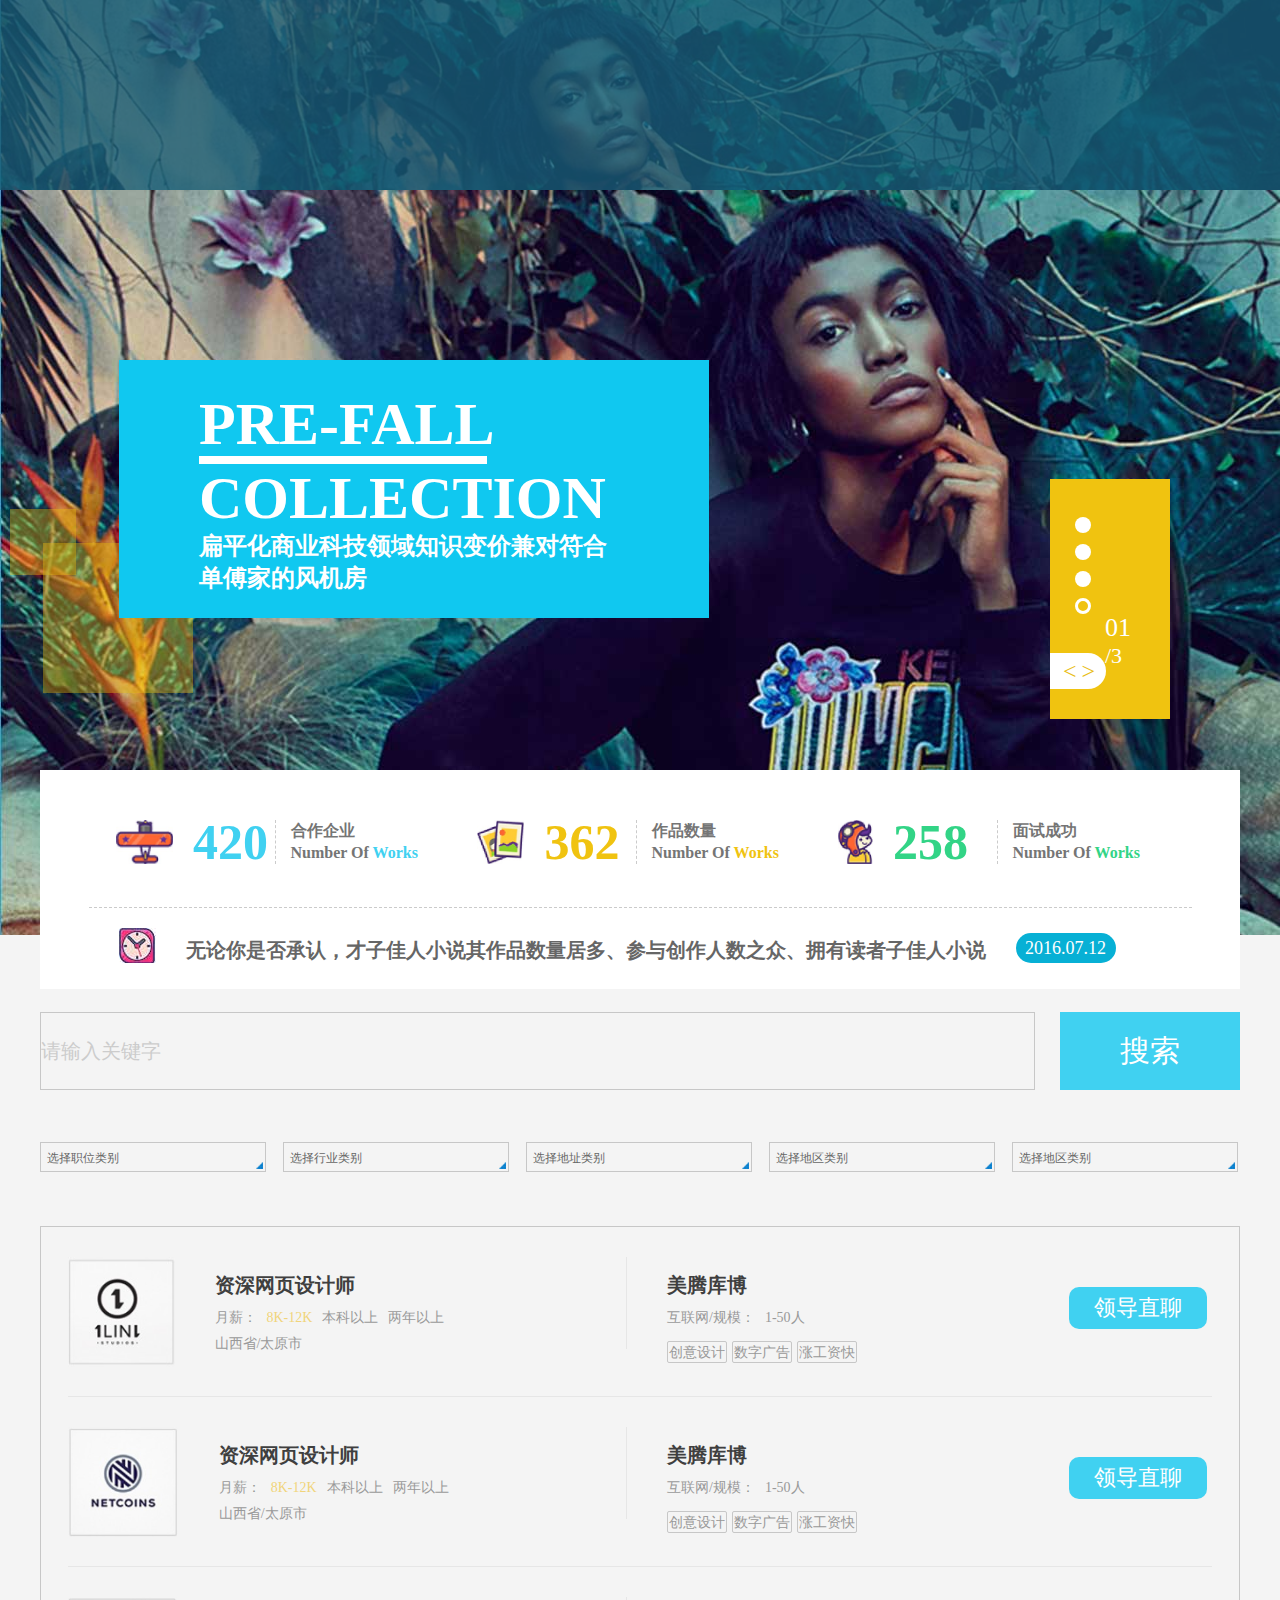
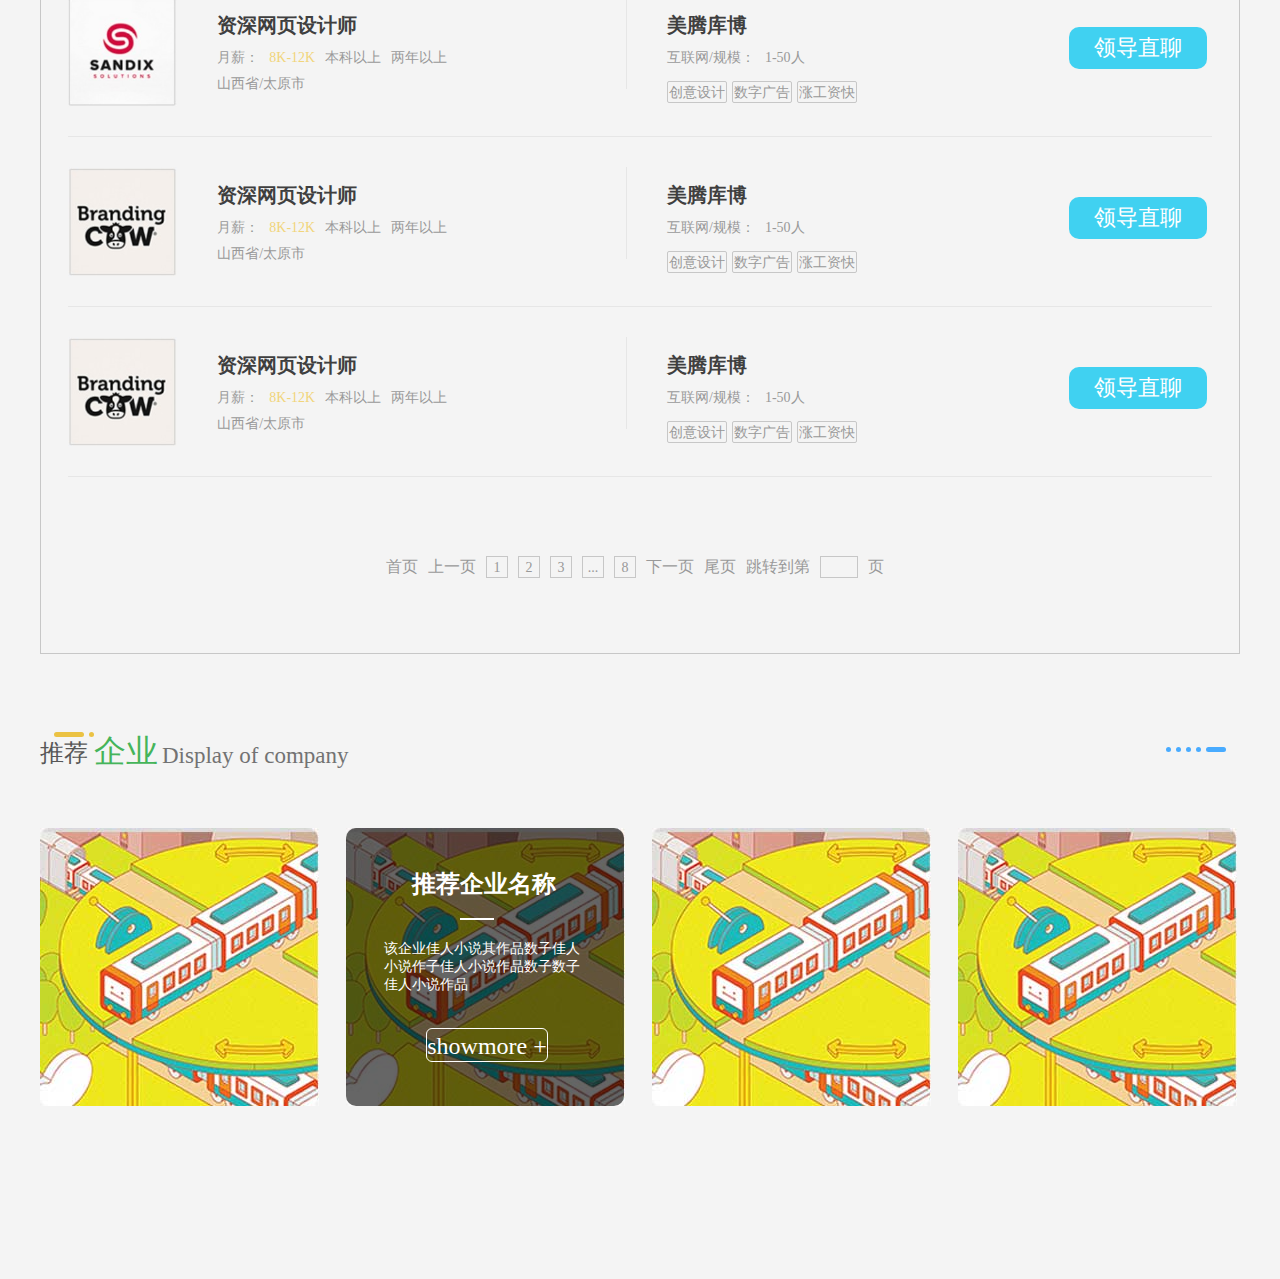
==== commit 33627c09: "修改index.html" ====
--- a/index.html
+++ b/index.html
@@ -4,6 +4,7 @@
 	<meta http-equiv="Content-Type" content="text/html;charset=UTF-8" />
 	<title>职位列表页</title>
 	<link rel="stylesheet" href="css/index.css" />
+	<link rel="stylesheet" href="css/header.css" />
 </head>
 <body>
 <!--banner-->
@@ -265,9 +266,7 @@
 					<div class='long'></div>
 					<div class='tuijian-word'>推荐</div>
 				</div>
-				<div class='left-mid'>
-					<div class='qiye'>企业</div>
-				</div>
+				<div class='left-mid'>企业</div>
 				<div class='left-right'>
 					<div class='english'>Display of company</div>
 				</div>
--- a/css/index.css
+++ b/css/index.css
@@ -5,13 +5,16 @@
   list-style: none;
   box-sizing: border-box;
   position: relative;
-  font-family: "microsoft yahei"; }
+  font-family: "微软雅黑";
+}
 
 a {
-  text-decoration: none; }
+  text-decoration: none;
+}
 
 img {
-  border: 0; }
+  border: 0;
+}
 
 /*内宽$inner-width*/
 /*文章颜色$articleColor*/
@@ -29,536 +32,724 @@
   width: 100%;
   height: 835px;
   background: url("../img/home/banner1_02.jpg") no-repeat;
-  background-size: 100%; }
-  .banner .zhao {
-    width: 100%;
-    height: 835px;
-    background: rgba(22, 92, 118, 0.8); }
-    .banner .zhao .green-box {
-      position: absolute;
-      right: 165px;
-      bottom: 51px;
-      z-index: 1;
-      width: 420px;
-      height: 480px;
-      background: rgba(29, 212, 115, 0.4); }
-    .banner .zhao .banner-content {
-      width: 1438px;
-      height: 745px;
-      background: url("../img/home/banner1_02.jpg") no-repeat;
-      overflow: hidden;
-      position: absolute;
-      left: 0;
-      right: 0;
-      margin: auto;
-      z-index: 2;
-      top: 190px; }
-    .banner .zhao .big-fang {
-      width: 150px;
-      height: 150px;
-      position: absolute;
-      left: 43px;
-      bottom: 142px;
-      background: rgba(232, 188, 15, 0.4);
-      z-index: 3; }
-    .banner .zhao .small-fang {
-      width: 66px;
-      height: 66px;
-      position: absolute;
-      left: 10px;
-      bottom: 260px;
-      background: rgba(232, 188, 15, 0.4);
-      z-index: 3; }
-    .banner .zhao .select-box {
-      width: 120px;
-      height: 240px;
-      position: absolute;
-      right: 110px;
-      bottom: 116px;
-      background: #f0c310;
-      z-index: 3;
-      overflow: hidden; }
-      .banner .zhao .select-box .select-list {
-        width: 16px;
-        height: 96px;
-        margin: 0 auto;
-        margin-top: 38px;
-        margin-left: 25px; }
-        .banner .zhao .select-box .select-list .listname {
-          width: 16px;
-          height: 16px;
-          border-radius: 50%;
-          background: #fff;
-          margin-bottom: 11px; }
-        .banner .zhao .select-box .select-list .listname:nth-of-type(4) {
-          margin-bottom: 0;
-          border: 3px solid #fff;
-          background: #f0c310; }
-      .banner .zhao .select-box .xuhao {
-        width: 47px;
-        height: 20px;
-        float: right;
-        margin-right: 18px;
-        margin-bottom: 104px; }
-        .banner .zhao .select-box .xuhao .zeroone {
-          font-size: 26px;
-          color: #fff; }
-        .banner .zhao .select-box .xuhao .three {
-          font-size: 22px;
-          color: #fff; }
-      .banner .zhao .select-box .fangxiang {
-        width: 86px;
-        height: 36px;
-        background: #fff;
-        line-height: 36px;
-        border-radius: 20px;
-        margin-left: -30px;
-        margin-top: 40px; }
-        .banner .zhao .select-box .fangxiang .left {
-          color: #e8bc0f;
-          font-size: 24px;
-          float: right;
-          margin-right: 10px; }
-        .banner .zhao .select-box .fangxiang .right {
-          color: #e8bc0f;
-          font-size: 24px;
-          float: right;
-          margin-right: 5px; }
-    .banner .zhao .blue-box {
-      width: 590px;
-      height: 258px;
-      background: #10c8f0;
-      position: absolute;
-      left: 119px;
-      bottom: 217px;
-      z-index: 3; }
-      .banner .zhao .blue-box .words-box {
-        margin-top: 30px; }
-        .banner .zhao .blue-box .words-box .collection {
-          width: 100%;
-          height: 44px;
-          margin-left: 80px;
-          color: #fff;
-          font-size: 60px;
-          font-weight: bold; }
-        .banner .zhao .blue-box .words-box .line {
-          width: 288px;
-          height: 8px;
-          background: #fff;
-          margin-top: 22px;
-          margin-left: 80px; }
-        .banner .zhao .blue-box .words-box .text {
-          margin-left: 80px;
-          color: #fff;
-          font-size: 24px;
-          font-family: "微软雅黑";
-          margin-top: 22px; }
-    .banner .zhao .data {
-      width: 1200px;
-      height: 219px;
-      position: absolute;
-      left: 0;
-      right: 0;
-      margin: auto;
-      z-index: 4;
-      top: 770px;
-      background: #fff; }
-      .banner .zhao .data .data-top {
-        width: 1103px;
-        height: 138px;
-        margin: 0 auto;
-        border-bottom: 1px dashed #cbcbcb; }
-        .banner .zhao .data .data-top .data-topleft {
-          width: 334px;
-          height: 44px;
-          float: left;
-          line-height: 44px;
-          margin-top: 50px;
-          margin-left: 27px; }
-          .banner .zhao .data .data-top .data-topleft .topleft-left {
-            width: 160px;
-            height: 100%;
-            float: left;
-            border-right: 1px dashed #cbcbcb; }
-            .banner .zhao .data .data-top .data-topleft .topleft-left .plane {
-              float: left;
-              height: 44px; }
-            .banner .zhao .data .data-top .data-topleft .topleft-left .number {
-              float: left;
-              font-size: 50px;
-              color: #40d1f1;
-              margin-left: 20px; }
-            .banner .zhao .data .data-top .data-topleft .topleft-left .origial {
-              color: #f0c310; }
-            .banner .zhao .data .data-top .data-topleft .topleft-left .green {
-              color: #32d486; }
-            .banner .zhao .data .data-top .data-topleft .topleft-left .blue {
-              color: #40d1f1; }
-          .banner .zhao .data .data-top .data-topleft .topleft-right {
-            width: 160px;
-            height: 100%;
-            float: left; }
-            .banner .zhao .data .data-top .data-topleft .topleft-right h2 {
-              color: #757575;
-              font-size: 16px;
-              width: 100%;
-              height: 22px;
-              line-height: 22px;
-              margin-left: 15px; }
-            .banner .zhao .data .data-top .data-topleft .topleft-right h4 {
-              color: #757575;
-              font-size: 16px;
-              width: 100%;
-              height: 22px;
-              line-height: 22px;
-              margin-left: 15px; }
-              .banner .zhao .data .data-top .data-topleft .topleft-right h4 .origial {
-                color: #f0c310; }
-              .banner .zhao .data .data-top .data-topleft .topleft-right h4 .green {
-                color: #32d486; }
-              .banner .zhao .data .data-top .data-topleft .topleft-right h4 .blue {
-                color: #40d1f1; }
-          .banner .zhao .data .data-top .data-topleft .data-topleft:nth-of-type(1) {
-            margin-left: 0; }
-      .banner .zhao .data .data-bottom {
-        width: 1103px;
-        height: 44px;
-        margin: 0 auto;
-        line-height: 44px;
-        margin-top: 20px; }
-        .banner .zhao .data .data-bottom img {
-          float: left;
-          margin-left: 30px; }
-        .banner .zhao .data .data-bottom h4 {
-          float: left;
-          color: #666;
-          font-size: 20px;
-          margin-left: 30px; }
-        .banner .zhao .data .data-bottom .date {
-          width: 100px;
-          height: 30px;
-          background: #07b0d5;
-          border-radius: 20px;
-          float: left;
-          margin-left: 30px;
-          color: #fff;
-          font-size: 18px;
-          line-height: 30px;
-          margin-top: 5px;
-          text-align: center; }
+  background-size: 100%;
+}
+
+.banner .zhao {
+  width: 100%;
+  height: 835px;
+  background: rgba(22, 92, 118, 0.8);
+}
+
+.banner .zhao .green-box {
+  position: absolute;
+  right: 165px;
+  bottom: 51px;
+  z-index: 1;
+  width: 420px;
+  height: 480px;
+  background: rgba(29, 212, 115, 0.4);
+}
+
+.banner .zhao .banner-content {
+  width: 1438px;
+  height: 745px;
+  background: url("../img/home/banner1_02.jpg") no-repeat;
+  overflow: hidden;
+  position: absolute;
+  left: 0;
+  right: 0;
+  margin: auto;
+  z-index: 2;
+  top: 190px;
+}
+
+.banner .zhao .big-fang {
+  width: 150px;
+  height: 150px;
+  position: absolute;
+  left: 43px;
+  bottom: 142px;
+  background: rgba(232, 188, 15, 0.4);
+  z-index: 3;
+}
+
+.banner .zhao .small-fang {
+  width: 66px;
+  height: 66px;
+  position: absolute;
+  left: 10px;
+  bottom: 260px;
+  background: rgba(232, 188, 15, 0.4);
+  z-index: 3;
+}
+
+.banner .zhao .select-box {
+  width: 120px;
+  height: 240px;
+  position: absolute;
+  right: 110px;
+  bottom: 116px;
+  background: #f0c310;
+  z-index: 3;
+  overflow: hidden;
+}
+
+.banner .zhao .select-box .select-list {
+  width: 16px;
+  height: 96px;
+  margin: 0 auto;
+  margin-top: 38px;
+  margin-left: 25px;
+}
+
+.banner .zhao .select-box .select-list .listname {
+  width: 16px;
+  height: 16px;
+  border-radius: 50%;
+  background: #fff;
+  margin-bottom: 11px;
+}
+
+.banner .zhao .select-box .select-list .listname:nth-of-type(4) {
+  margin-bottom: 0;
+  border: 3px solid #fff;
+  background: #f0c310;
+}
+
+.banner .zhao .select-box .xuhao {
+  width: 47px;
+  height: 20px;
+  float: right;
+  margin-right: 18px;
+  margin-bottom: 104px;
+}
+
+.banner .zhao .select-box .xuhao .zeroone {
+  font-size: 26px;
+  color: #fff;
+}
+
+.banner .zhao .select-box .xuhao .three {
+  font-size: 22px;
+  color: #fff;
+}
+
+.banner .zhao .select-box .fangxiang {
+  width: 86px;
+  height: 36px;
+  background: #fff;
+  line-height: 36px;
+  border-radius: 20px;
+  margin-left: -30px;
+  margin-top: 40px;
+}
+
+.banner .zhao .select-box .fangxiang .left {
+  color: #e8bc0f;
+  font-size: 24px;
+  float: right;
+  margin-right: 10px;
+}
+
+.banner .zhao .select-box .fangxiang .right {
+  color: #e8bc0f;
+  font-size: 24px;
+  float: right;
+  margin-right: 5px;
+}
+
+.banner .zhao .blue-box {
+  width: 590px;
+  height: 258px;
+  background: #10c8f0;
+  position: absolute;
+  left: 119px;
+  bottom: 217px;
+  z-index: 3;
+}
+
+.banner .zhao .blue-box .words-box {
+  margin-top: 30px;
+}
+
+.banner .zhao .blue-box .words-box .collection {
+  width: 100%;
+  height: 44px;
+  margin-left: 80px;
+  color: #fff;
+  font-size: 60px;
+  font-weight: bold;
+}
+
+.banner .zhao .blue-box .words-box .line {
+  width: 288px;
+  height: 8px;
+  background: #fff;
+  margin-top: 22px;
+  margin-left: 80px;
+}
+
+.banner .zhao .blue-box .words-box .text {
+  margin-left: 80px;
+  color: #fff;
+  font-size: 24px;
+  font-family: "微软雅黑";
+  margin-top: 22px;
+}
+
+.banner .zhao .data {
+  width: 1200px;
+  height: 219px;
+  position: absolute;
+  left: 0;
+  right: 0;
+  margin: auto;
+  z-index: 4;
+  top: 770px;
+  background: #fff;
+}
+
+.banner .zhao .data .data-top {
+  width: 1103px;
+  height: 138px;
+  margin: 0 auto;
+  border-bottom: 1px dashed #cbcbcb;
+}
+
+.banner .zhao .data .data-top .data-topleft {
+  width: 334px;
+  height: 44px;
+  float: left;
+  line-height: 44px;
+  margin-top: 50px;
+  margin-left: 27px;
+}
+
+.banner .zhao .data .data-top .data-topleft .topleft-left {
+  width: 160px;
+  height: 100%;
+  float: left;
+  border-right: 1px dashed #cbcbcb;
+}
+
+.banner .zhao .data .data-top .data-topleft .topleft-left .plane {
+  float: left;
+  height: 44px;
+}
+
+.banner .zhao .data .data-top .data-topleft .topleft-left .number {
+  float: left;
+  font-size: 50px;
+  color: #40d1f1;
+  margin-left: 20px;
+}
+
+.banner .zhao .data .data-top .data-topleft .topleft-left .origial {
+  color: #f0c310;
+}
+
+.banner .zhao .data .data-top .data-topleft .topleft-left .green {
+  color: #32d486;
+}
+
+.banner .zhao .data .data-top .data-topleft .topleft-left .blue {
+  color: #40d1f1;
+}
+
+.banner .zhao .data .data-top .data-topleft .topleft-right {
+  width: 160px;
+  height: 100%;
+  float: left;
+}
+
+.banner .zhao .data .data-top .data-topleft .topleft-right h2 {
+  color: #757575;
+  font-size: 16px;
+  width: 100%;
+  height: 22px;
+  line-height: 22px;
+  margin-left: 15px;
+}
+
+.banner .zhao .data .data-top .data-topleft .topleft-right h4 {
+  color: #757575;
+  font-size: 16px;
+  width: 100%;
+  height: 22px;
+  line-height: 22px;
+  margin-left: 15px;
+}
+
+.banner .zhao .data .data-top .data-topleft .topleft-right h4 .origial {
+  color: #f0c310;
+}
+
+.banner .zhao .data .data-top .data-topleft .topleft-right h4 .green {
+  color: #32d486;
+}
+
+.banner .zhao .data .data-top .data-topleft .topleft-right h4 .blue {
+  color: #40d1f1;
+}
+
+.banner .zhao .data .data-top .data-topleft .data-topleft:nth-of-type(1) {
+  margin-left: 0;
+}
+
+.banner .zhao .data .data-bottom {
+  width: 1103px;
+  height: 44px;
+  margin: 0 auto;
+  line-height: 44px;
+  margin-top: 20px;
+}
+
+.banner .zhao .data .data-bottom img {
+  float: left;
+  margin-left: 30px;
+}
+
+.banner .zhao .data .data-bottom h4 {
+  float: left;
+  color: #666;
+  font-size: 20px;
+  margin-left: 30px;
+}
+
+.banner .zhao .data .data-bottom .date {
+  width: 100px;
+  height: 30px;
+  background: #07b0d5;
+  border-radius: 20px;
+  float: left;
+  margin-left: 30px;
+  color: #fff;
+  font-size: 18px;
+  line-height: 30px;
+  margin-top: 5px;
+  text-align: center;
+}
 
 .content {
   width: 100%;
   height: 2044px;
-  background: #f4f4f4; }
-  .content .content-box {
-    width: 1200px;
-    height: 1690px;
-    position: absolute;
-    top: 0;
-    bottom: 0;
-    left: 0;
-    right: 0;
-    margin: auto;
-    border: 1px solid #c7c7c7; }
+  background: #f4f4f4;
+}
+
+.content .content-box {
+  width: 1200px;
+  height: 1690px;
+  position: absolute;
+  top: 0;
+  bottom: 0;
+  left: 0;
+  right: 0;
+  margin: auto;
+}
 
 .search-box {
   width: 1200px;
-  height: 80px; }
-  .search-box .search {
-    width: 995px;
-    height: 78px;
-    border: 1px solid #c7c7c7;
-    float: left;
-    background: #f4f4f4;
-    color: #cccccc;
-    font-size: 20px; }
-  .search-box .search-word {
-    width: 180px;
-    height: 78px;
-    background: #40d1f1;
-    color: #fff;
-    line-height: 78px;
-    text-align: center;
-    font-size: 30px;
-    float: left;
-    margin-left: 25px; }
+  height: 80px;
+}
+
+.search-box .search {
+  width: 995px;
+  height: 78px;
+  border: 1px solid #c7c7c7;
+  float: left;
+  background: #f4f4f4;
+  color: #cccccc;
+  font-size: 20px;
+}
+
+.search-box .search-word {
+  width: 180px;
+  height: 78px;
+  background: #40d1f1;
+  color: #fff;
+  line-height: 78px;
+  text-align: center;
+  font-size: 30px;
+  float: left;
+  margin-left: 25px;
+}
 
 .address {
   width: 1200px;
   height: 32px;
-  margin-top: 50px; }
-  .address .area {
-    width: 226px;
-    height: 30px;
-    border: 1px solid #c7c7c7;
-    float: left;
-    margin-left: 17px;
-    color: #666;
-    font-size: 12px;
-    line-height: 30px; }
-    .address .area span {
-      margin-left: 6px; }
-    .address .area .sanjiao {
-      width: 7px;
-      height: 7px;
-      right: 2px;
-      bottom: 14px;
-      position: absolute;
-      float: right; }
-    .address .area img {
-      width: 7px; }
-  .address .area:nth-of-type(1) {
-    margin-left: 0; }
+  margin-top: 50px;
+}
+
+.address .area {
+  width: 226px;
+  height: 30px;
+  border: 1px solid #c7c7c7;
+  float: left;
+  margin-left: 17px;
+  color: #666;
+  font-size: 12px;
+  line-height: 30px;
+}
+
+.address .area span {
+  margin-left: 6px;
+}
+
+.address .area .sanjiao {
+  width: 7px;
+  height: 7px;
+  right: 2px;
+  bottom: 14px;
+  position: absolute;
+  float: right;
+}
+
+.address .area img {
+  width: 7px;
+}
+
+.address .area:nth-of-type(1) {
+  margin-left: 0;
+}
 
 .design {
   width: 1200px;
   height: 1028px;
   border: 1px solid #c7c7c7;
-  margin-top: 52px; }
-  .design .design-first {
-    width: 1144px;
-    height: 170px;
-    border-bottom: 1px solid #e6e6e6;
-    margin: 0 auto; }
-    .design .design-first .design-left {
-      width: 558px;
-      height: 110px;
-      float: left;
-      margin-top: 30px; }
-      .design .design-first .design-left img {
-        height: 110px;
-        float: left; }
-      .design .design-first .design-left .designcontent-left {
-        width: 245px;
-        height: 100px;
-        margin-left: 40px;
-        float: left;
-        margin-top: 5px; }
-        .design .design-first .design-left .designcontent-left .title {
-          color: #3f3f3f;
-          font-size: 20px;
-          margin-top: 10px; }
-        .design .design-first .design-left .designcontent-left .daiyu {
-          height: 12px;
-          font-size: 14px;
-          margin-top: 10px; }
-          .design .design-first .design-left .designcontent-left .daiyu span {
-            color: #999; }
-          .design .design-first .design-left .designcontent-left .daiyu span:nth-of-type(2) {
-            color: #f1d47b;
-            margin-left: 10px; }
-          .design .design-first .design-left .designcontent-left .daiyu span:nth-of-type(3) {
-            margin-left: 10px; }
-          .design .design-first .design-left .designcontent-left .daiyu span:nth-of-type(4) {
-            margin-left: 10px; }
-        .design .design-first .design-left .designcontent-left .didian {
-          height: 12px;
-          font-size: 14px;
-          color: #999;
-          margin-top: 14px; }
-    .design .design-first .design-right {
-      width: 581px;
-      height: 92px;
-      float: left;
-      margin-top: 30px;
-      border-left: 1px solid #e6e6e6; }
-      .design .design-first .design-right .designcontent-left {
-        width: 245px;
-        height: 100px;
-        margin-left: 40px;
-        float: left;
-        margin-top: 5px; }
-        .design .design-first .design-right .designcontent-left .title {
-          color: #3f3f3f;
-          font-size: 20px;
-          margin-top: 10px; }
-        .design .design-first .design-right .designcontent-left .daiyu {
-          height: 12px;
-          font-size: 14px;
-          margin-top: 10px; }
-          .design .design-first .design-right .designcontent-left .daiyu span {
-            color: #999; }
-          .design .design-first .design-right .designcontent-left .daiyu span:nth-of-type(2) {
-            margin-left: 10px; }
-        .design .design-first .design-right .designcontent-left .didian {
-          margin-top: 20px; }
-          .design .design-first .design-right .designcontent-left .didian .chuangyi {
-            width: 60px;
-            height: 22px;
-            font-size: 14px;
-            color: #999;
-            text-align: center;
-            line-height: 22px;
-            float: left;
-            margin-right: 5px;
-            border-radius: 2px;
-            border: 1px solid #c7c7c7; }
-      .design .design-first .design-right .lingdao {
-        width: 138px;
-        height: 42px;
-        float: right;
-        background: #40d1f1;
-        line-height: 42px;
-        text-align: center;
-        font-size: 22px;
-        color: #fff;
-        border-radius: 10px;
-        font-family: "微软雅黑";
-        margin-top: 30px; }
+  margin-top: 52px;
+}
+
+.design .design-first {
+  width: 1144px;
+  height: 170px;
+  border-bottom: 1px solid #e6e6e6;
+  margin: 0 auto;
+}
+
+.design .design-first .design-left {
+  width: 558px;
+  height: 110px;
+  float: left;
+  margin-top: 30px;
+}
+
+.design .design-first .design-left img {
+  height: 110px;
+  float: left;
+}
+
+.design .design-first .design-left .designcontent-left {
+  width: 245px;
+  height: 100px;
+  margin-left: 40px;
+  float: left;
+  margin-top: 5px;
+}
+
+.design .design-first .design-left .designcontent-left .title {
+  color: #3f3f3f;
+  font-size: 20px;
+  margin-top: 10px;
+}
+
+.design .design-first .design-left .designcontent-left .daiyu {
+  height: 12px;
+  font-size: 14px;
+  margin-top: 10px;
+}
+
+.design .design-first .design-left .designcontent-left .daiyu span {
+  color: #999;
+}
+
+.design .design-first .design-left .designcontent-left .daiyu span:nth-of-type(2) {
+  color: #f1d47b;
+  margin-left: 10px;
+}
+
+.design .design-first .design-left .designcontent-left .daiyu span:nth-of-type(3) {
+  margin-left: 10px;
+}
+
+.design .design-first .design-left .designcontent-left .daiyu span:nth-of-type(4) {
+  margin-left: 10px;
+}
+
+.design .design-first .design-left .designcontent-left .didian {
+  height: 12px;
+  font-size: 14px;
+  color: #999;
+  margin-top: 14px;
+}
+
+.design .design-first .design-right {
+  width: 581px;
+  height: 92px;
+  float: left;
+  margin-top: 30px;
+  border-left: 1px solid #e6e6e6;
+}
+
+.design .design-first .design-right .designcontent-left {
+  width: 245px;
+  height: 100px;
+  margin-left: 40px;
+  float: left;
+  margin-top: 5px;
+}
+
+.design .design-first .design-right .designcontent-left .title {
+  color: #3f3f3f;
+  font-size: 20px;
+  margin-top: 10px;
+}
+
+.design .design-first .design-right .designcontent-left .daiyu {
+  height: 12px;
+  font-size: 14px;
+  margin-top: 10px;
+}
+
+.design .design-first .design-right .designcontent-left .daiyu span {
+  color: #999;
+}
+
+.design .design-first .design-right .designcontent-left .daiyu span:nth-of-type(2) {
+  margin-left: 10px;
+}
+
+.design .design-first .design-right .designcontent-left .didian {
+  margin-top: 20px;
+}
+
+.design .design-first .design-right .designcontent-left .didian .chuangyi {
+  width: 60px;
+  height: 22px;
+  font-size: 14px;
+  color: #999;
+  text-align: center;
+  line-height: 22px;
+  float: left;
+  margin-right: 5px;
+  border-radius: 2px;
+  border: 1px solid #c7c7c7;
+}
+
+.design .design-first .design-right .lingdao {
+  width: 138px;
+  height: 42px;
+  float: right;
+  background: #40d1f1;
+  line-height: 42px;
+  text-align: center;
+  font-size: 22px;
+  color: #fff;
+  border-radius: 10px;
+  font-family: "微软雅黑";
+  margin-top: 30px;
+}
 
 .click {
   width: 528px;
   height: 28px;
   margin: 0 auto;
   margin-top: 76px;
-  line-height: 28px; }
-  .click a {
-    display: block;
-    color: #999;
-    float: left;
-    margin-left: 10px; }
-  .click .click-box {
-    color: #999;
-    font-size: 14px;
-    width: 22px;
-    height: 22px;
-    line-height: 22px;
-    text-align: center;
-    border: 1px solid #c7c7c7;
-    display: block;
-    float: left;
-    margin-top: 3px; }
-  .click .diji {
-    width: 38px;
-    height: 22px;
-    border: 1px solid #c7c7c7;
-    margin-top: 3px; }
+  line-height: 28px;
+}
+
+.click a {
+  display: block;
+  color: #999;
+  float: left;
+  margin-left: 10px;
+}
+
+.click .click-box {
+  color: #999;
+  font-size: 14px;
+  width: 22px;
+  height: 22px;
+  line-height: 22px;
+  text-align: center;
+  border: 1px solid #c7c7c7;
+  display: block;
+  float: left;
+  margin-top: 3px;
+}
+
+.click .diji {
+  width: 38px;
+  height: 22px;
+  border: 1px solid #c7c7c7;
+  margin-top: 3px;
+}
 
 .tuijian {
   width: 1200px;
   height: 58px;
   margin: 0 auto;
-  margin-top: 68px; }
-  .tuijian .tuijian-left {
-    width: 322px;
-    height: 58px;
-    float: left;
-    border: 1px solid #000; }
-    .tuijian .tuijian-left .left-left {
-      width: 54px;
-      height: 38px;
-      float: left;
-      border: 1px solid #000;
-      margin-top: 10px; }
-      .tuijian .tuijian-left .left-left .cir {
-        width: 5px;
-        height: 5px;
-        background: #ebc243;
-        float: right;
-        margin-left: 5px;
-        border-radius: 50%; }
-      .tuijian .tuijian-left .left-left .long {
-        width: 30px;
-        height: 5px;
-        background: #ebc243;
-        float: right;
-        border-radius: 20px; }
-      .tuijian .tuijian-left .left-left .tuijian-word {
-        font-size: 24px;
-        color: #575757; }
-    .tuijian .tuijian-left .left-mid {
-      width: 68px;
-      height: 58px;
-      float: left;
-      border: 1px solid #000; }
-      .tuijian .tuijian-left .left-mid .qiye {
-        color: #45b45a;
-        font-size: 30px; }
-    .tuijian .tuijian-left .left-right {
-      width: 200px;
-      height: 58px;
-      float: left;
-      border: 1px solid #000; }
-  .tuijian .tuijian-right {
-    width: 74px;
-    height: 8px;
-    float: right;
-    line-height: 58px;
-    margin-top: 25px; }
-    .tuijian .tuijian-right .circle {
-      width: 5px;
-      height: 5px;
-      background: #48abff;
-      border-radius: 50%;
-      float: left;
-      margin-right: 5px; }
-    .tuijian .tuijian-right .long {
-      width: 20px;
-      height: 5px;
-      border-radius: 20px;
-      background: #48abff;
-      float: left;
-      margin-right: 5px; }
+  margin-top: 68px;
+}
+
+.tuijian .tuijian-left {
+  width: 322px;
+  height: 58px;
+  float: left;
+}
+
+.tuijian .tuijian-left .left-left {
+  width: 54px;
+  height: 38px;
+  float: left;
+  margin-top: 10px;
+}
+
+.tuijian .tuijian-left .left-left .cir {
+  width: 5px;
+  height: 5px;
+  background: #ebc243;
+  float: right;
+  margin-left: 5px;
+  border-radius: 50%;
+}
+
+.tuijian .tuijian-left .left-left .long {
+  width: 30px;
+  height: 5px;
+  background: #ebc243;
+  float: right;
+  border-radius: 20px;
+}
+
+.tuijian .tuijian-left .left-left .tuijian-word {
+  font-size: 24px;
+  color: #575757;
+  font-family: "文悦古体仿宋（非商业用途）";
+}
+
+.tuijian .tuijian-left .left-mid {
+  width: 68px;
+  height: 58px;
+  float: left;
+  color: #45b45a;
+  line-height: 58px;
+  font-size: 32px;
+  font-family: "文悦古体仿宋（非商业用途）";
+}
+
+.tuijian .tuijian-left .left-right {
+  width: 198px;
+  height: 58px;
+  float: left;
+  line-height: 68px;
+  font-size: 23px;
+  color: #727272;
+}
+
+.tuijian .tuijian-right {
+  width: 74px;
+  height: 8px;
+  float: right;
+  line-height: 58px;
+  margin-top: 25px;
+}
+
+.tuijian .tuijian-right .circle {
+  width: 5px;
+  height: 5px;
+  background: #48abff;
+  border-radius: 50%;
+  float: left;
+  margin-right: 5px;
+}
+
+.tuijian .tuijian-right .long {
+  width: 20px;
+  height: 5px;
+  border-radius: 20px;
+  background: #48abff;
+  float: left;
+  margin-right: 5px;
+}
 
 .tuijian-pic {
   width: 1200px;
   height: 278px;
-  margin-top: 48px; }
-  .tuijian-pic a {
-    float: left;
-    width: 278px;
-    height: 278px;
-    margin-left: 28px; }
-  .tuijian-pic a:nth-of-type(1) {
-    margin-left: 0; }
-  .tuijian-pic a:nth-of-type(2) .zhezhao {
-    position: absolute;
-    left: 0;
-    top: 0;
-    width: 100%;
-    height: 100%;
-    z-index: 2;
-    border-radius: 10px;
-    background: rgba(0, 0, 0, 0.6); }
-    .tuijian-pic a:nth-of-type(2) .zhezhao div {
-      position: absolute;
-      left: 0;
-      top: 0;
-      z-index: 45; }
-      .tuijian-pic a:nth-of-type(2) .zhezhao div .text-content {
-        width: 216px;
-        height: 190px;
-        margin-left: 30px;
-        margin-top: 40px; }
-        .tuijian-pic a:nth-of-type(2) .zhezhao div .text-content h2 {
-          font-size: 24px;
-          color: #fff;
-          text-align: center; }
-        .tuijian-pic a:nth-of-type(2) .zhezhao div .text-content .kong {
-          width: 34px;
-          height: 2px;
-          background: #fff;
-          margin: 0 auto;
-          margin-top: 50px;
-          margin-left: 84px; }
-        .tuijian-pic a:nth-of-type(2) .zhezhao div .text-content p {
-          display: block;
-          width: 200px;
-          height: 60px;
-          padding-top: 40px;
-          margin: 0 auto;
-          font-size: 14px;
-          color: #fff; }
-        .tuijian-pic a:nth-of-type(2) .zhezhao div .text-content .showmore {
-          width: 122px;
-          height: 34px;
-          border: 1px solid #fff;
-          margin: 0 auto;
-          line-height: 34px;
-          text-align: center;
-          font-size: 24px;
-          color: #fff;
-          border-radius: 6px;
-          margin-top: 160px;
-          margin-left: 50px; }
+  margin-top: 48px;
+}
+
+.tuijian-pic a {
+  float: left;
+  width: 278px;
+  height: 278px;
+  margin-left: 28px;
+}
+
+.tuijian-pic a:nth-of-type(1) {
+  margin-left: 0;
+}
+
+.tuijian-pic a:nth-of-type(2) .zhezhao {
+  position: absolute;
+  left: 0;
+  top: 0;
+  width: 100%;
+  height: 100%;
+  z-index: 2;
+  border-radius: 10px;
+  background: rgba(0, 0, 0, 0.6);
+}
+
+.tuijian-pic a:nth-of-type(2) .zhezhao div {
+  position: absolute;
+  left: 0;
+  top: 0;
+  z-index: 45;
+}
+
+.tuijian-pic a:nth-of-type(2) .zhezhao div .text-content {
+  width: 216px;
+  height: 190px;
+  margin-left: 30px;
+  margin-top: 40px;
+}
+
+.tuijian-pic a:nth-of-type(2) .zhezhao div .text-content h2 {
+  font-size: 24px;
+  color: #fff;
+  text-align: center;
+}
+
+.tuijian-pic a:nth-of-type(2) .zhezhao div .text-content .kong {
+  width: 34px;
+  height: 2px;
+  background: #fff;
+  margin: 0 auto;
+  margin-top: 50px;
+  margin-left: 84px;
+}
+
+.tuijian-pic a:nth-of-type(2) .zhezhao div .text-content p {
+  display: block;
+  width: 200px;
+  height: 60px;
+  padding-top: 40px;
+  margin: 0 auto;
+  font-size: 14px;
+  color: #fff;
+}
+
+.tuijian-pic a:nth-of-type(2) .zhezhao div .text-content .showmore {
+  width: 122px;
+  height: 34px;
+  border: 1px solid #fff;
+  margin: 0 auto;
+  line-height: 34px;
+  text-align: center;
+  font-size: 24px;
+  color: #fff;
+  border-radius: 6px;
+  margin-top: 160px;
+  margin-left: 50px;
+}
--- a/css/header.css
+++ b/css/header.css
@@ -0,0 +1,193 @@
+@charset "UTF-8";
+* {
+  margin: 0;
+  padding: 0;
+  list-style: none;
+  box-sizing: border-box;
+  position: relative;
+  font-family: "microsoft yahei";
+}
+
+a {
+  text-decoration: none;
+}
+
+img {
+  border: 0;
+}
+
+/*内宽$inner-width*/
+/*文章颜色$articleColor*/
+/*标题的颜色$titleColor*/
+/*图片路径$imgpath:"../img";*/
+/*盒子模型*/
+/*正方体盒子模型*/
+/*检测使用*/
+/*垂直居中vertical*/
+/*水平居中level*/
+/*全居中center*/
+/*园*/
+/*边框*/
+#header {
+  width: 100%;
+  height: 139px;
+  position: relative;
+  left: 0;
+  top: 0;
+  background: #104860;
+}
+
+#headerHe {
+  width: 1200px;
+  height: 100%;
+  position: absolute;
+  left: 0;
+  right: 0;
+  margin: auto;
+}
+
+#headerHe a {
+  color: #ffffff;
+}
+
+#headerHe .ganggang {
+  width: 0px;
+  height: 40px;
+  border-left: 1px dashed #c2c2c2;
+  float: left;
+  margin-top: 40px;
+}
+
+#headerHe .banner-fiddy {
+  float: left;
+  width: 80px;
+  height: 140px;
+  margin-top: 10px;
+  background: url("../img/header/logo.png") no-repeat;
+  margin-left: -30px;
+}
+
+#headerHe .Hekuai {
+  float: left;
+  width: 210px;
+  height: 70%;
+  margin-left: 5px;
+  color: #707f8b;
+  margin-top: 30px;
+}
+
+#headerHe .Hekuai .heng {
+  position: absolute;
+  left: 0;
+  right: 0;
+  margin: auto;
+  width: 120px;
+  height: 1px;
+  background: #707577;
+  margin-left: -0px;
+  margin-top: 8px;
+}
+
+#headerHe .Hekuai .heng > div {
+  width: 40px;
+  height: 1px;
+  background: #ceb12c;
+}
+
+#headerHe .Hekuai > li:nth-child(3) {
+  margin-top: 16px;
+}
+
+#headerHe .Hekuai :nth-child(1) {
+  margin-left: 40px;
+}
+
+#headerHe .Hekuai .tuo {
+  width: 70px;
+  height: 3px;
+  border-radius: 20px;
+  background: #ceb12c;
+  margin-top: 8px;
+  float: left;
+}
+
+#headerHe .Hekuai .tuoyuan {
+  float: left;
+  width: 5px;
+  height: 5px;
+  border-radius: 50%;
+  background: #ceb12c;
+  margin-top: 6px;
+  margin-left: 10px;
+}
+
+#headerHe #searchform {
+  float: left;
+  margin-top: 40px;
+}
+
+#headerHe #searchform .search {
+  width: 280px;
+  height: 37px;
+  float: left;
+  border-radius: 20px;
+  border: 1px solid #ffffff;
+  background: #245f78;
+}
+
+#headerHe #searchform .search .yuanxin {
+  width: 1px;
+  height: 20px;
+  background: #ccc;
+  left: 20px;
+  z-index: 2;
+  position: absolute;
+  top: 0;
+  bottom: 0;
+  margin: auto;
+}
+
+#headerHe #searchform .search .shugang {
+  width: 5px;
+  height: 5px;
+  position: absolute;
+  top: 0;
+  bottom: 0;
+  margin: auto;
+  z-index: 2;
+  border-radius: 50%;
+  background: #ffd015;
+  left: 5px;
+}
+
+#headerHe #searchform .search input, #headerHe #searchform .search .search button {
+  border: none;
+  float: left;
+}
+
+#headerHe #searchform .search input.boxss {
+  height: 35px;
+  width: 210px;
+  margin-left: 22px;
+  margin-right: 0px;
+  padding-right: 0px;
+  background: #245f78;
+}
+
+#headerHe #searchform .search input.boxss:focus {
+  background: #52aad4;
+  outline: none;
+}
+
+#headerHe #searchform .search button.formbtn {
+  border: none;
+  width: 28px;
+  height: 28px;
+  margin: 0px auto;
+  margin: 1px;
+  background: url(http://sandbox.runjs.cn/uploads/rs/339/livk7pl5/search_blue.png) no-repeat top right;
+}
+
+#headerHe #searchform .search button.formbtn:hover {
+  background: url(http://sandbox.runjs.cn/uploads/rs/339/livk7pl5/search_black.png) no-repeat bottom right;
+}
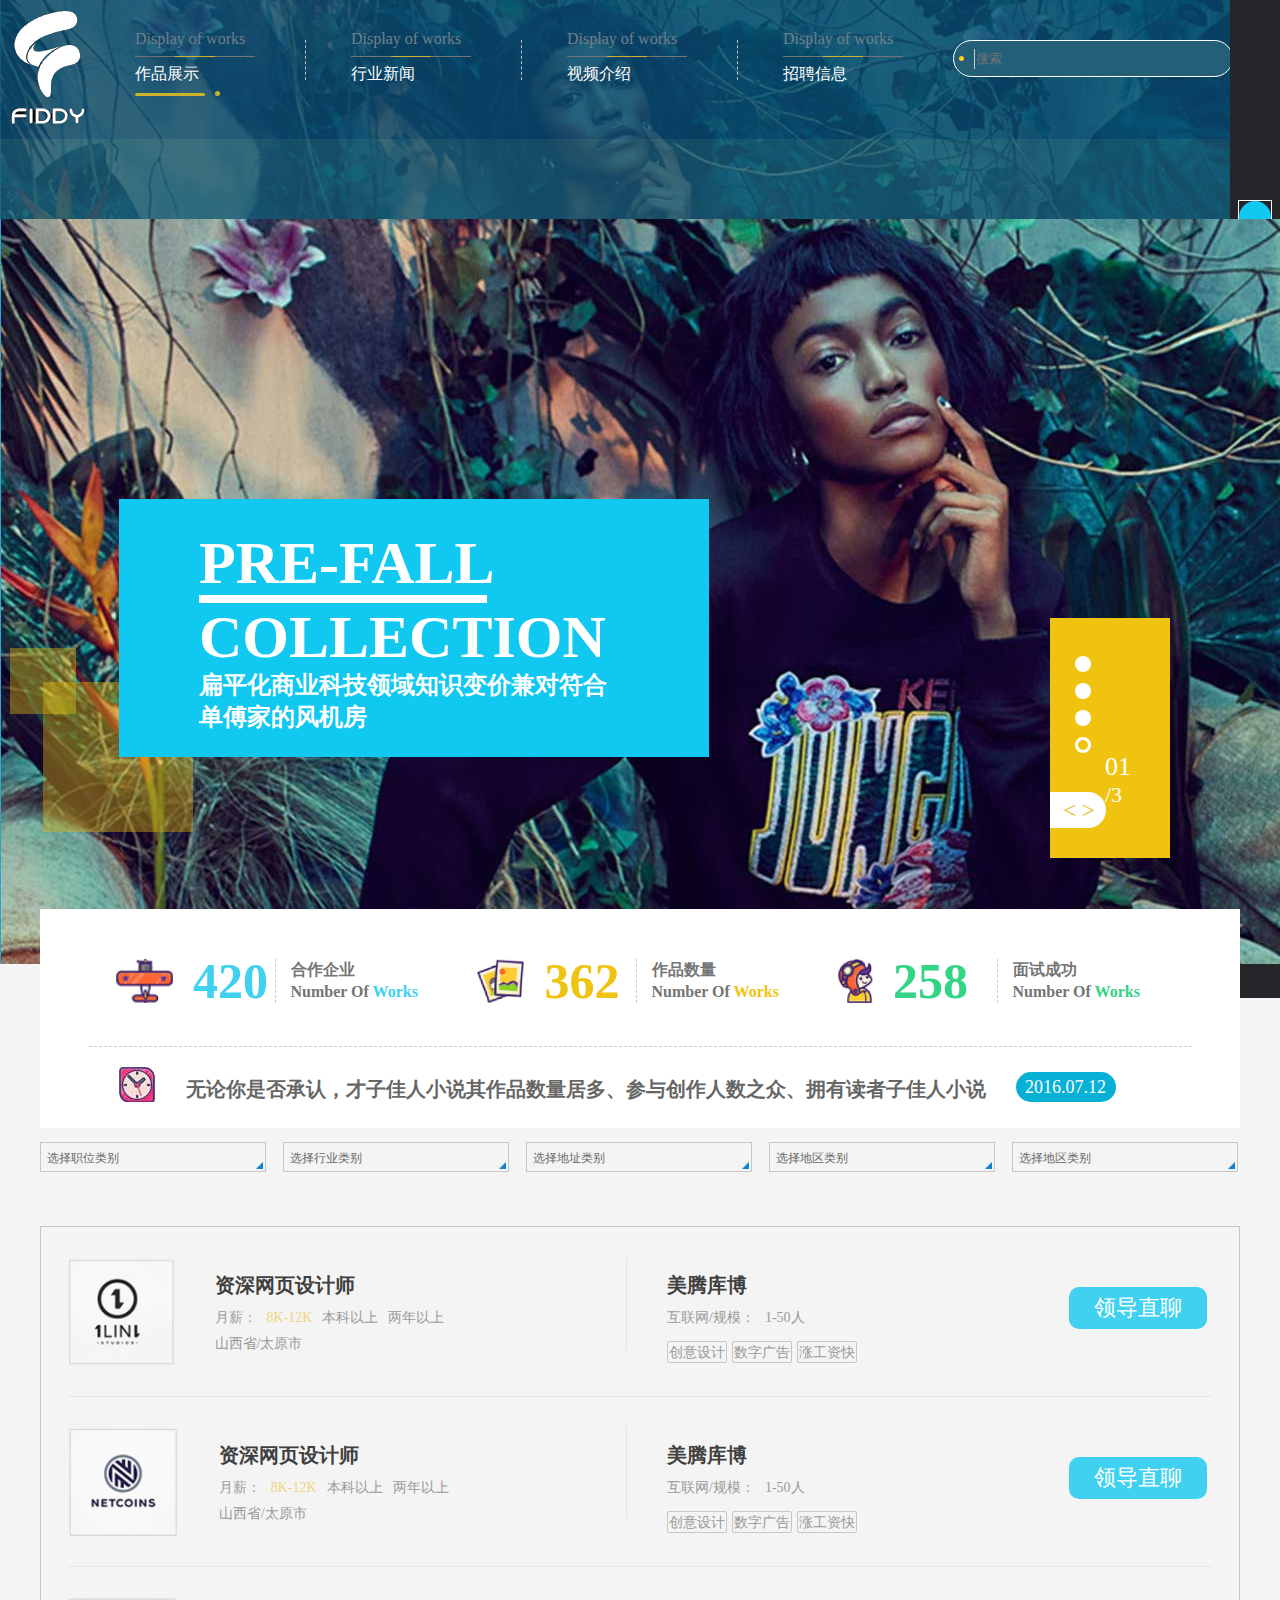
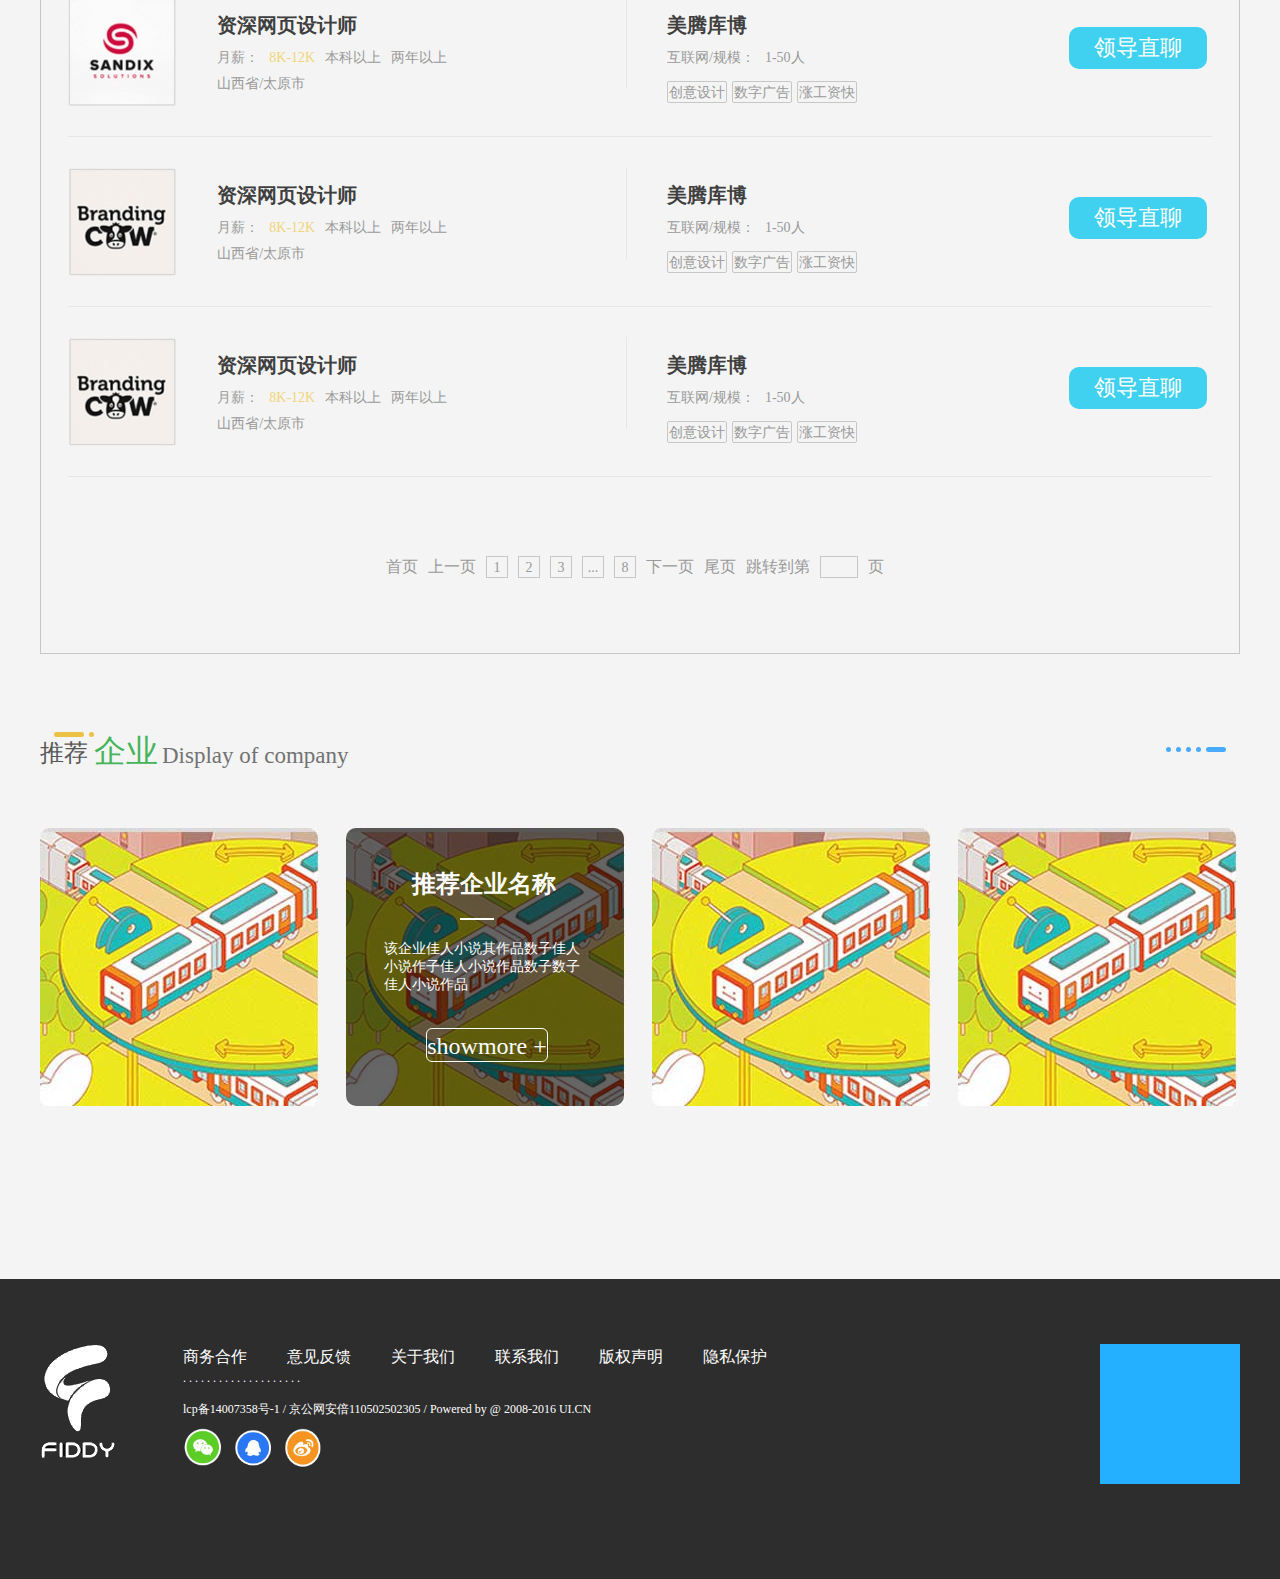
==== commit baf4492c: "添加图片" ====
--- a/index.html
+++ b/index.html
@@ -5,10 +5,52 @@
 	<title>职位列表页</title>
 	<link rel="stylesheet" href="css/index.css" />
 	<link rel="stylesheet" href="css/header.css" />
+	<link rel="stylesheet" href="css/footer.css" />
 </head>
 <body>
 <!--banner-->
 <div class="banner">
+	<div id="header" class='background'>
+		<div id="headerHe">
+		<div class="banner-fiddy"></div>
+			<ul class="Hekuai">
+				<li>Display of works</li>
+				<li><div class="heng"><div></div></div></li>
+				<li><a href="#">作品展示</a></li>
+				<li><div class="tuo"></div><div class="tuoyuan"></div></li>
+			</ul>
+			<div class="ganggang"></div>
+			<ul class="Hekuai">
+				<li>Display of works</li>
+				<li><div class="heng"><div></div></div></li>
+				<li><a href="#">行业新闻</a></li>
+			</ul>
+			<div class="ganggang"></div>
+			<ul class="Hekuai">
+				<li>Display of works</li>
+				<li><div class="heng"><div></div></div></li>
+				<li><a href="#">视频介绍</a></li>
+			</ul>
+			<div class="ganggang"></div>
+
+			<ul class="Hekuai">
+				<li>Display of works</li>
+				<li><div class="heng"><div></div></div></li>
+				<li><a href="#">招聘信息</a></li>
+			</ul>
+			<!-- <div class="ganggang"></div> -->
+            <!-- <div class="search"></div> -->
+        <form method="get" id="searchform" action="">
+
+            <fieldset class="search">
+                        <div class="yuanxin"></div>
+            <div class="shugang"></div>
+	              <input type="text" class="boxss" name="s" id="s" class="inputText" placeholder="搜索" x-webkit-speech>
+	              <button class="formbtn" title="SEARCH"> </button>
+            </fieldset>
+        </form>
+		</div>
+	</div>
 	<div class='zhao'>
 		<div class='green-box'></div>
 		<div class='banner-content'></div>
@@ -298,5 +340,40 @@
 		</div>
 	</div>
 </div>
+<!--footer-->
+<div id="footer">
+	<div class="footerBao">
+		<img src="img/footer/logo.png" alt="">
+		<div class="footerZiti">
+			<ul>
+				<li><a href="#">商务合作</a></li>
+				<li><a href="#">意见反馈</a></li>
+				<li><a href="#">关于我们</a></li>
+				<li><a href="#">联系我们</a></li>
+				<li><a href="#">版权声明</a></li>
+				<li><a href="#">隐私保护</a></li>
+			</ul>
+			<span>. . . . . . . . . . . . . . . . . . . .</span>
+			<span>lcp备14007358号-1 / 京公网安倍110502502305 / Powered by @ 2008-2016 UI.CN</span>
+			<div class="imgtubiao">
+				<a href="#"><img src="img/footer/qq.png" alt=""></a>
+				<a href="#"><img src="img/footer/weixin.png" alt=""></a>
+				<a href="#"><img src="img/footer/weibo.png" alt=""></a>
+			</div>
+		</div>
+		<div class="bluehezi"></div>
+	</div>
+</div>
+<!--fixed-->
+<div id="fixed">
+	<div class='fixed-cir'>
+		<div class='cir-list'></div>
+		<div class='cir-list'></div>
+		<div class='cir-list'></div>
+		<div class='cir-list'></div>
+		<div class='cir-list'></div>
+		<div class='cir-list'></div>
+	</div>
+</div>
 </body>
 </html>--- a/css/index.css
+++ b/css/index.css
@@ -61,7 +61,7 @@
   right: 0;
   margin: auto;
   z-index: 2;
-  top: 190px;
+  top: 80px;
 }
 
 .banner .zhao .big-fang {
@@ -753,3 +753,35 @@
   margin-top: 160px;
   margin-left: 50px;
 }
+
+#fixed {
+  width: 50px;
+  height: 998px;
+  background: #242629;
+  position: fixed;
+  right: 0;
+  top: 0;
+}
+
+#fixed .fixed-cir {
+  width: 34px;
+  height: 420px;
+  border: 1px solid #fff;
+  margin: 0 auto;
+  margin-top: 200px;
+}
+
+#fixed .fixed-cir .cir-list {
+  width: 32px;
+  height: 32px;
+  float: left;
+  border-radius: 50%;
+  background: #3c4046;
+  margin-bottom: 45px;
+  margin: 0 auto;
+}
+
+#fixed .fixed-cir .cir-list:nth-of-type(1) {
+  background: #10c8f0;
+  margin-top: 0;
+}
--- a/css/header.css
+++ b/css/header.css
@@ -34,9 +34,10 @@
   position: relative;
   left: 0;
   top: 0;
-  background: #104860;
 }
-
+.background{
+    background:rgba(7,78,113,0.8);
+}
 #headerHe {
   width: 1200px;
   height: 100%;
--- a/css/footer.css
+++ b/css/footer.css
@@ -0,0 +1,77 @@
+@charset "UTF-8";
+* {
+  margin: 0;
+  padding: 0;
+  list-style: none;
+  box-sizing: border-box;
+  position: relative;
+  font-family: "微软雅黑"; }
+
+a {
+  text-decoration: none; }
+
+img {
+  border: 0; }
+
+/*内宽$inner-width*/
+/*文章颜色$articleColor*/
+/*标题的颜色$titleColor*/
+/*图片路径$imgpath:"../img";*/
+/*盒子模型*/
+/*正方体盒子模型*/
+/*检测使用*/
+/*垂直居中vertical*/
+/*水平居中level*/
+/*全居中center*/
+/*园*/
+/*边框*/
+#footer {
+  width: 100%;
+  height: 300px;
+  position: relative;
+  left: 0;
+  bottom: 0;
+  background: #2d2d2d; }
+  #footer .footerBao {
+    width: 1200px;
+    height: 100%;
+    position: absolute;
+    left: 0;
+    right: 0;
+    margin: auto;
+    padding-top: 65px; }
+    #footer .footerBao img {
+      float: left; }
+    #footer .footerBao .footerZiti {
+      width: 770px;
+      height: 150px;
+      float: left;
+      top: 3px;
+      left: 27px; }
+      #footer .footerBao .footerZiti ul > li {
+        float: left;
+        margin-left: 40px; }
+        #footer .footerBao .footerZiti ul > li a {
+          color: #ffffff; }
+      #footer .footerBao .footerZiti span {
+        width: 770px;
+        height: 30px;
+        float: left;
+        color: #ffffff;
+        left: 40px;
+        top: 3px;
+        font-size: 12px; }
+      #footer .footerBao .footerZiti .imgtubiao {
+        width: 770px;
+        height: auto; }
+        #footer .footerBao .footerZiti .imgtubiao img {
+          float: left;
+          width: 40px;
+          height: 40px;
+          left: 30px;
+          margin-left: 10px; }
+    #footer .footerBao .bluehezi {
+      width: 140px;
+      height: 140px;
+      background: #25b0ff;
+      float: right; }
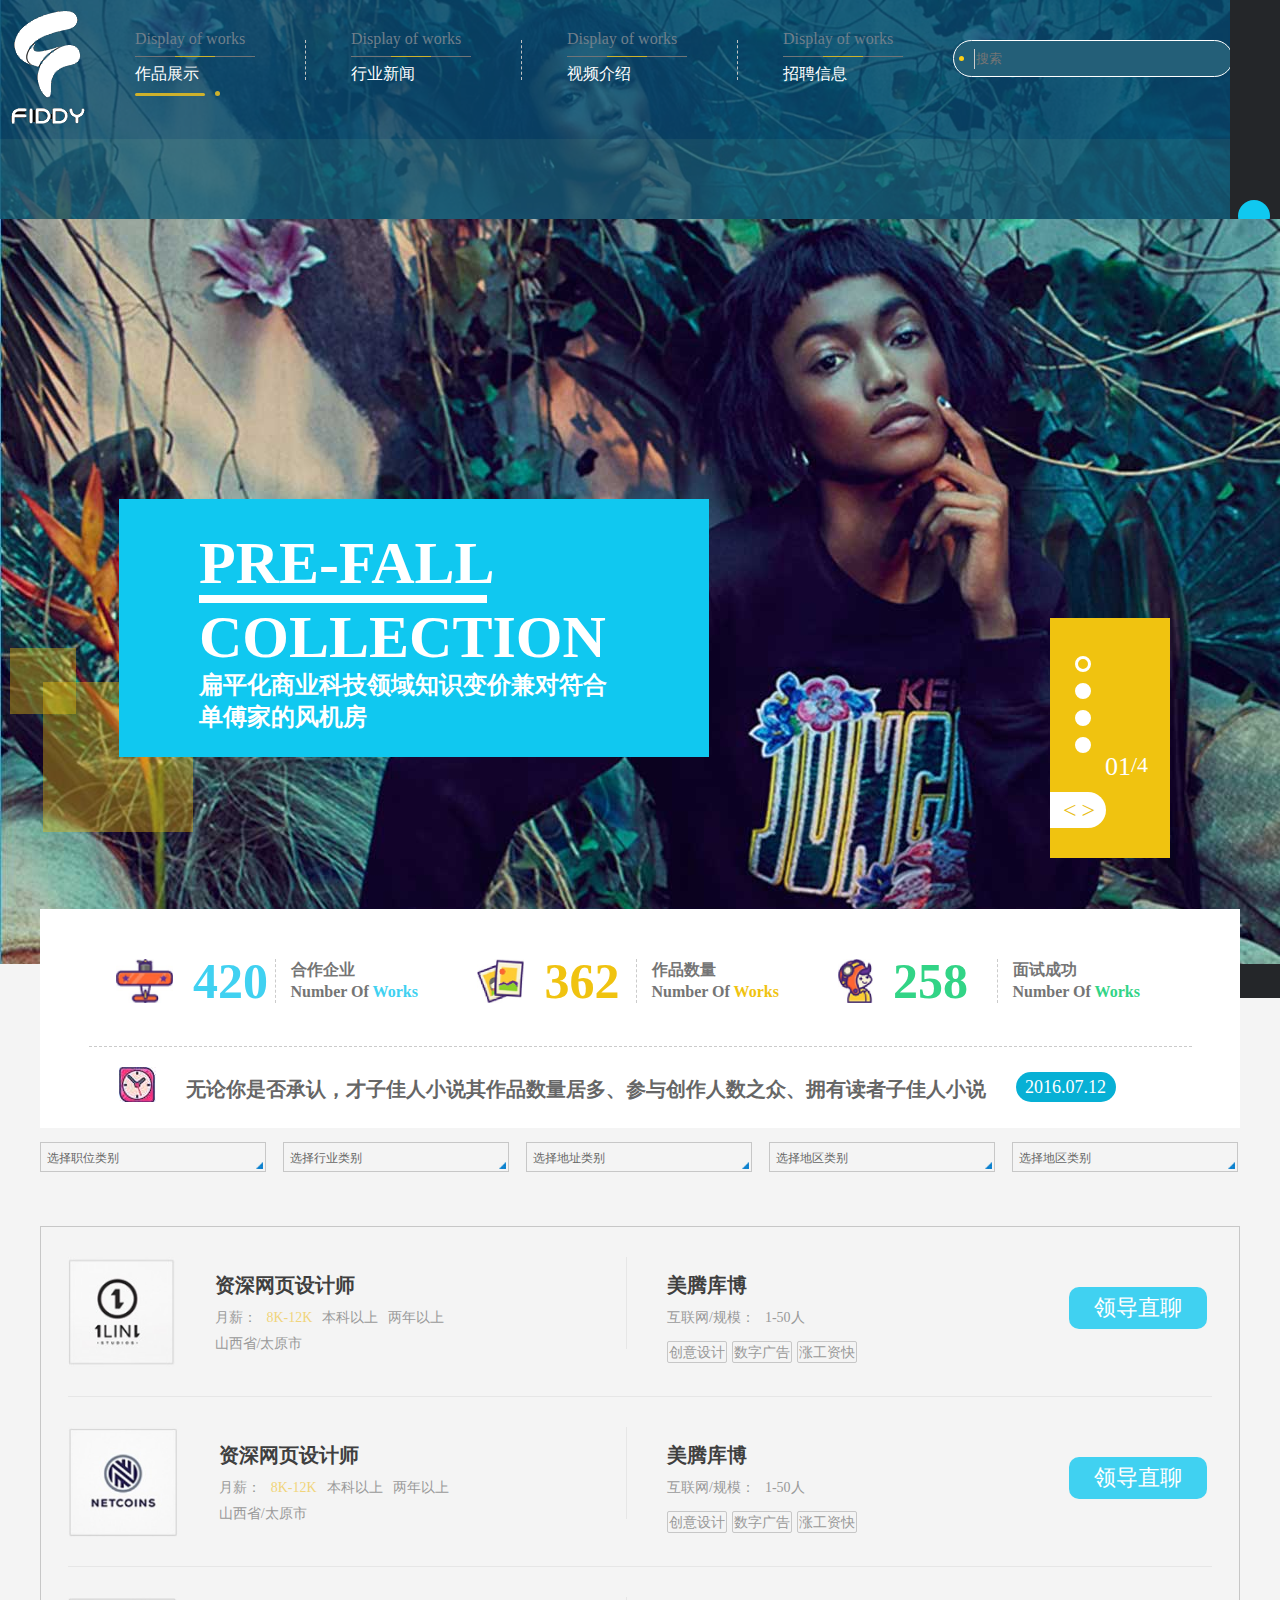
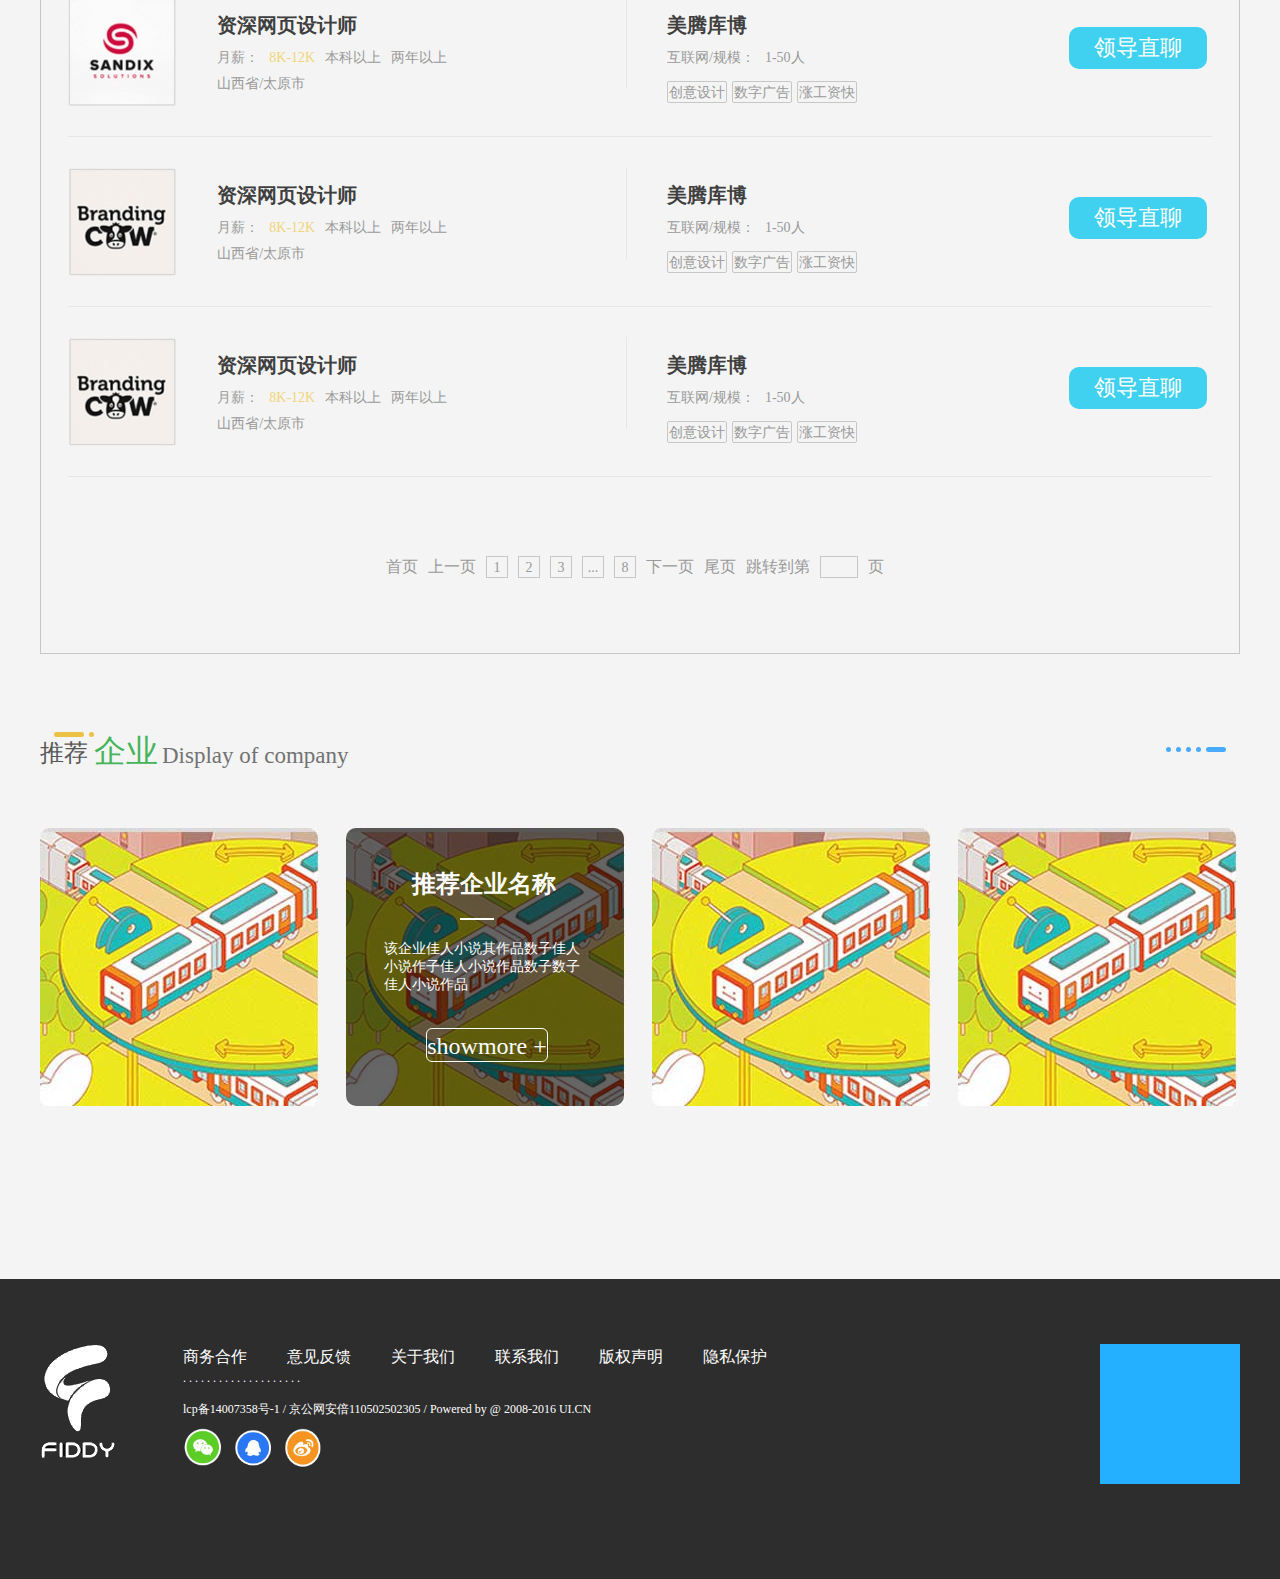
==== commit 6107a217: "修改index.html" ====
--- a/index.html
+++ b/index.html
@@ -6,6 +6,9 @@
 	<link rel="stylesheet" href="css/index.css" />
 	<link rel="stylesheet" href="css/header.css" />
 	<link rel="stylesheet" href="css/footer.css" />
+	<script src='js/jquery.js'></script>
+	<script src='js/index.js'></script>
+	<script src='js/animate.js'></script>
 </head>
 <body>
 <!--banner-->
@@ -53,7 +56,12 @@
 	</div>
 	<div class='zhao'>
 		<div class='green-box'></div>
-		<div class='banner-content'></div>
+		<div class='banner-content'>
+			<img src="img/home/banner1_02.jpg" alt="" />
+			<img src="img/home/banner2_09.jpg" alt="" />
+			<img src="img/home/banner1_02.jpg" alt="" />
+			<img src="img/home/banner2_09.jpg" alt="" />
+		</div>
 		<div class='big-fang'></div>
 		<div class='small-fang'></div>
 		<div class='select-box'>
@@ -64,8 +72,13 @@
 				<li class="listname"></li>
 			</ul>
 			<div class='xuhao'>
-				<span class='zeroone'>01</span>
-				<span class='three'>/3</span>
+				<div>
+					<span class='zeroone'>01</span>
+					<span class='zeroone'>02</span>
+					<span class='zeroone'>03</span>
+					<span class='zeroone'>04</span>
+				</div>				
+				<span class='three'>/4</span>
 			</div>
 			<div class="fangxiang">
 				<span class='left'>></span>
--- a/css/index.css
+++ b/css/index.css
@@ -54,7 +54,6 @@
 .banner .zhao .banner-content {
   width: 1438px;
   height: 745px;
-  background: url("../img/home/banner1_02.jpg") no-repeat;
   overflow: hidden;
   position: absolute;
   left: 0;
@@ -64,6 +63,17 @@
   top: 80px;
 }
 
+.banner .zhao .banner-content img {
+  display: none;
+  position: absolute;
+  left: 0;
+  top: 0;
+}
+
+.banner .zhao .banner-content img:nth-of-type(1) {
+  display: block;
+}
+
 .banner .zhao .big-fang {
   width: 150px;
   height: 150px;
@@ -108,11 +118,12 @@
   height: 16px;
   border-radius: 50%;
   background: #fff;
+  border: 3px solid #fff;
   margin-bottom: 11px;
-}
-
-.banner .zhao .select-box .select-list .listname:nth-of-type(4) {
-  margin-bottom: 0;
+  box-sizing: border-box;
+}
+
+.banner .zhao .select-box .select-list .listname:nth-of-type(1) {
   border: 3px solid #fff;
   background: #f0c310;
 }
@@ -133,6 +144,27 @@
 .banner .zhao .select-box .xuhao .three {
   font-size: 22px;
   color: #fff;
+}
+
+.banner .zhao .select-box .xuhao div {
+  height: 26px;
+  width: 26px;
+  float: left;
+  position: relative;
+  overflow: hidden;
+}
+
+.banner .zhao .select-box .xuhao div .zeroone {
+  font-size: 26px;
+  color: #fff;
+  position: absolute;
+  left: 0;
+  top: 0;
+  opacity: 0;
+}
+
+.banner .zhao .select-box .xuhao div .zeroone:nth-of-type(1) {
+  opacity: 1;
 }
 
 .banner .zhao .select-box .fangxiang {
@@ -766,7 +798,6 @@
 #fixed .fixed-cir {
   width: 34px;
   height: 420px;
-  border: 1px solid #fff;
   margin: 0 auto;
   margin-top: 200px;
 }
@@ -777,8 +808,7 @@
   float: left;
   border-radius: 50%;
   background: #3c4046;
-  margin-bottom: 45px;
-  margin: 0 auto;
+  margin-top: 45px;
 }
 
 #fixed .fixed-cir .cir-list:nth-of-type(1) {
